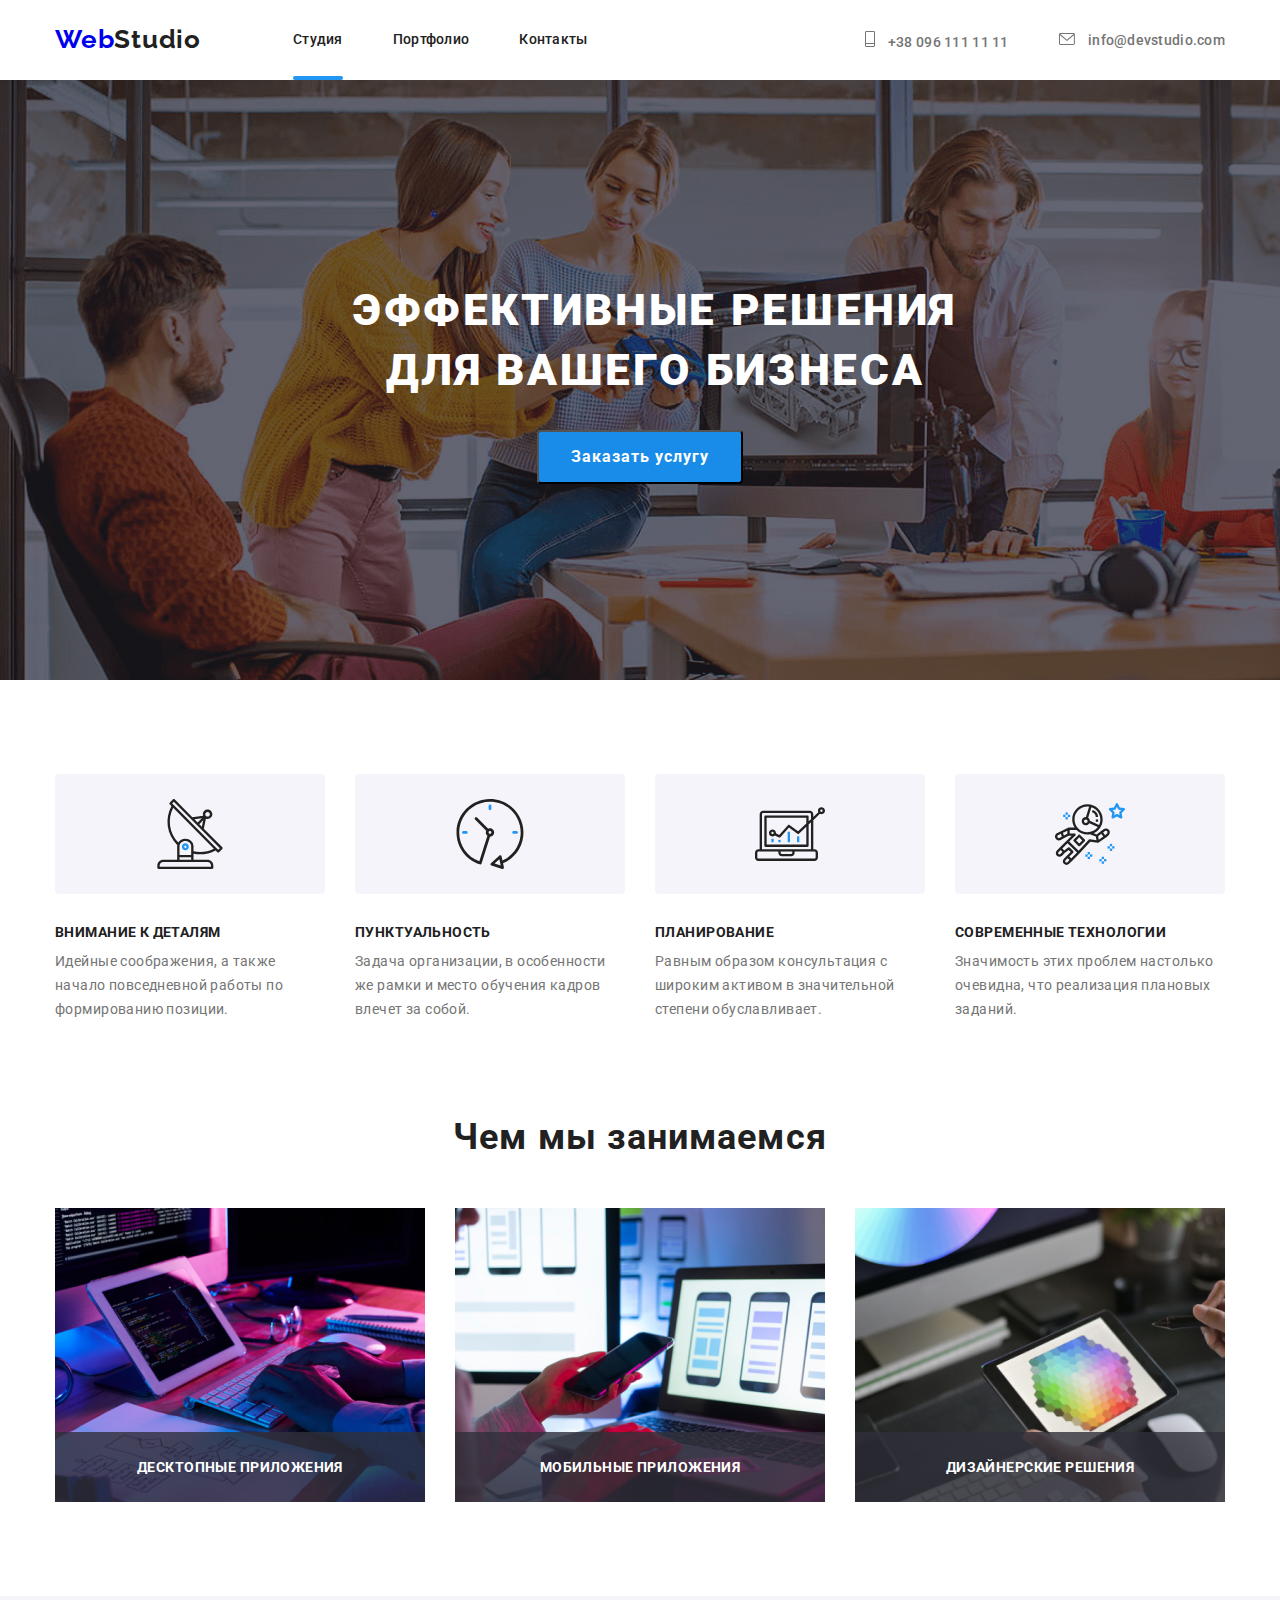
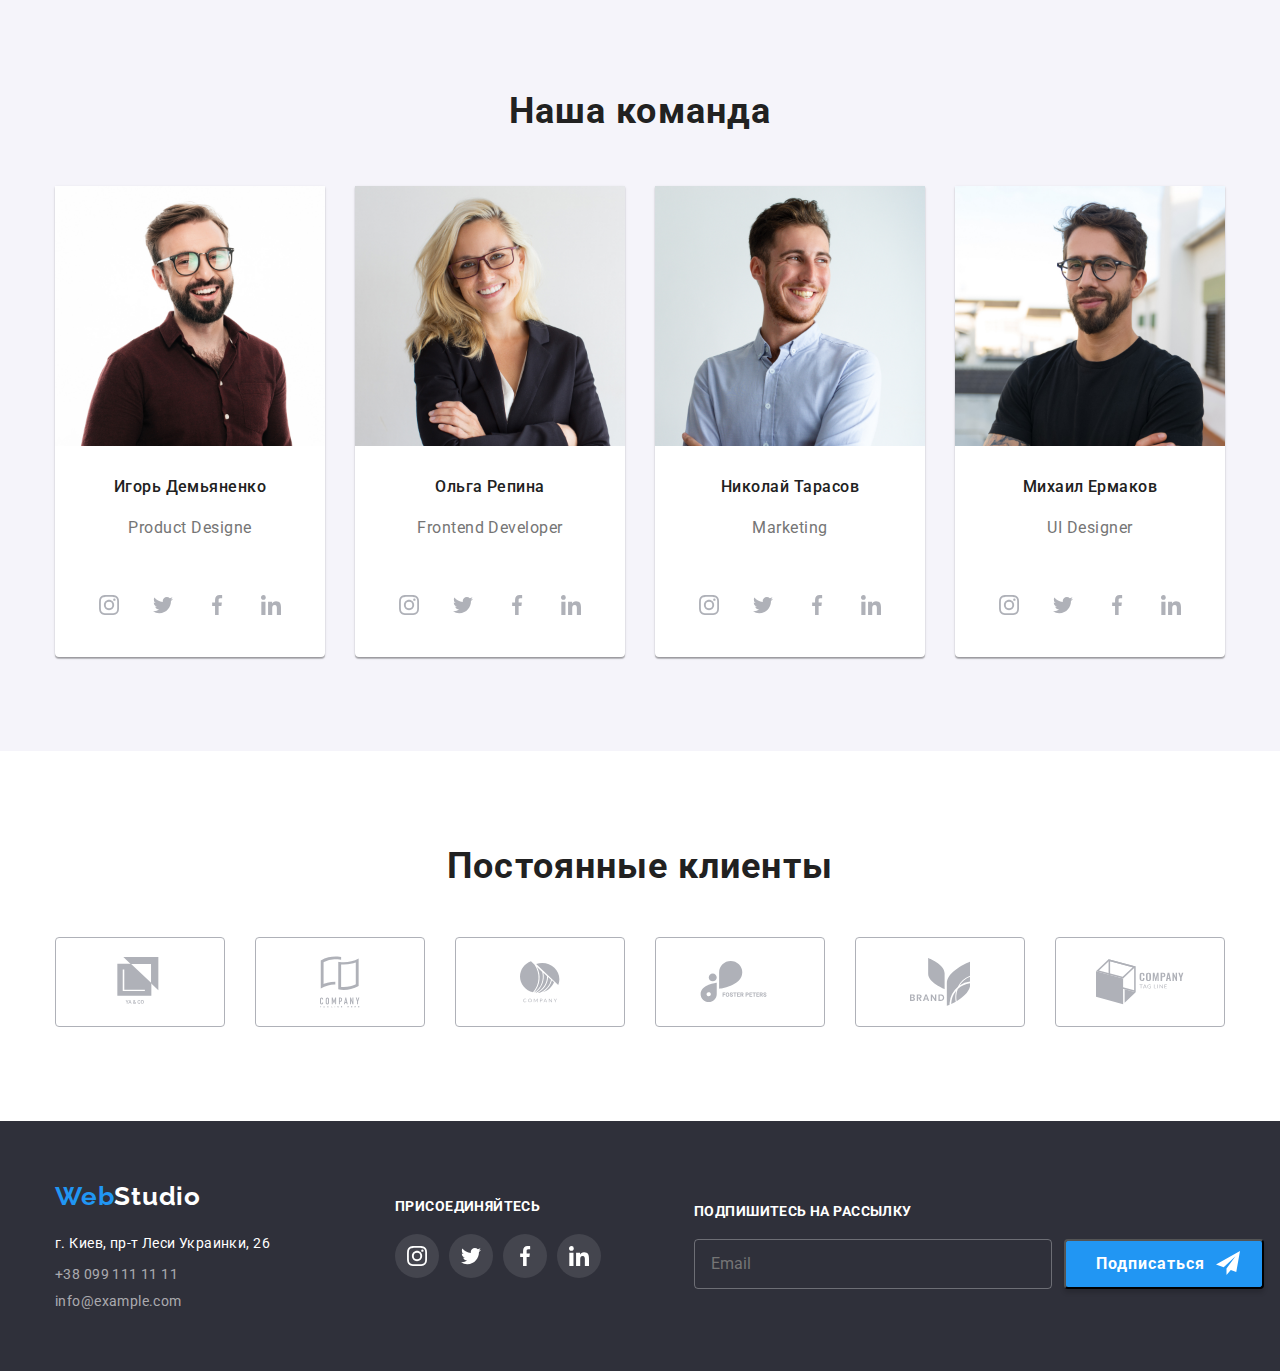
==== index.html @ 3cc156e0 "new start" ====
<!DOCTYPE html>
<html lang="ru">
  <head>
    <meta charset="UTF-8" />
    <meta name="viewport" content="width=device-width, initial-scale=1.0" />
    <title>WebStudio</title>
    <link
      rel="stylesheet"
      href="https://cdnjs.cloudflare.com/ajax/libs/modern-normalize/1.0.0/modern-normalize.css"
    />
    <link
      href="https://fonts.googleapis.com/css2?family=Raleway:wght@700&family=Roboto:wght@400;500;900&display=swap"
      rel="stylesheet"
    />
    <link
      rel="stylesheet"
      href="https://cdnjs.cloudflare.com/ajax/libs/animate.css/4.1.1/animate.min.css"
    />

    <link rel="stylesheet" href="./css/styles.css" />
  </head>
  <body>
    <!--Header-->
    <header class="header">
      <div class="container">
        <nav class="navigation">
          <a
            class="logo-link link animate__bounceIn"
            href="./index.html"
            aria-label="логотип вэбстудии"
          >
            <span class="logo">Web</span><span class="logo-two">Studio</span>
          </a>

          <ul class="navigation-list list">
            <li class="nav-list-item">
              <a class="link nav-studio-link curent-link" href="./index.html">
                <span class="studio-color">Студия</span>
              </a>
            </li>
            <li class="nav-list-item">
              <a class="link nav-portfolio-link" href="./portfolio.html">Портфолио</a>
            </li>
            <li class="nav-list-item">
              <a class="nav-contakts-link link line" href="">Контакты</a>
            </li>
          </ul>
        </nav>
        <address class="address">
          <ul class="header-address-list">
            <li class="header-tel-list list">
              <a class="header-tel-link link" href="tel:+380961111111">
                <svg class="icon-telsvg">
                  <use href="./images/sprite.svg.svg#icon-telsvg"></use>
                </svg>
                +38 096 111 11 11</a
              >
            </li>
            <li class="header-mail-list list">
              <a class="header-mail-link link" href="mailto:info@devstudio.com">
                <svg class="icon-emailsvg">
                  <use href="./images/sprite.svg.svg#icon-emailsvg"></use>
                </svg>
                info@devstudio.com</a
              >
            </li>
          </ul>
        </address>
      </div>
    </header>
    <!-- Main-->
    <main class="Main">
      <!--Hero-->
      <section class="Hero overlay">
        <div class="container">
          <div class="wraper-title">
            <h1 class="title-hero">Эффективные решения <br />для вашего бизнеса</h1>
          </div>
          <div class="wraper-button-hero">
            <button class="button-hero" type="button" data-modal-open>
              <span class="button-hero-link">Заказать услугу</span>
            </button>
          </div>
        </div>
      </section>

      <!--Features-->
      <section class="features">
        <div class="container">
          <h2 hidden class="title-features">Наши преимущества</h2>
          <ul class="features-list list">
            <li class="features-item antena">
              <h3 class="title-advantages">Внимание к деталям</h3>
              <p class="desc-title-advantages">
                Идейные соображения, а также начало повседневной работы по формированию позиции.
              </p>
            </li>
            <li class="features-item clock">
              <h3 class="title-advantages">Пунктуальность</h3>
              <p class="desc-title-advantages">
                Задача организации, в особенности же рамки и место обучения кадров влечет за собой.
              </p>
            </li>
            <li class="features-item diagram">
              <h3 class="title-advantages">Планирование</h3>
              <p class="desc-title-advantages">
                Равным образом консультация с широким активом в значительной степени обуславливает.
              </p>
            </li>
            <li class="features-item astronaut">
              <h3 class="title-advantages">Современные технологии</h3>
              <p class="desc-title-advantages">
                Значимость этих проблем настолько очевидна, что реализация плановых заданий.
              </p>
            </li>
          </ul>
        </div>
      </section>

      <!--description of services-->
      <section class="description-services">
        <div class="container">
          <h2 class="title-description">Чем мы занимаемся</h2>
          <ul class="description-services-item-list list">
            <li class="item-services">
              <img
                class="item-services-img"
                src="./images/what.we.doing/img.box1.jpg"
                alt="програмист пишет код"
                width="370"
                height="294"
              />
              <div class="describtion-img">Десктопные приложения</div>
            </li>
            <li class="item-services">
              <img
                class="item-services-img"
                src="./images/what.we.doing/img.box2.jpg"
                alt="програмист выбирает
              макет сайта на телефоне"
                width="370"
                height="294"
              />
              <div class="describtion-img">Мобильные приложения</div>
            </li>
            <li class="item-services">
              <img
                class="item-services-img"
                src="./images/what.we.doing/img.box3.jpg"
                alt="програмист выбирает цвет"
                width="370"
                height="294"
              />
              <div class="describtion-img">Дизайнерские решения</div>
            </li>
          </ul>
        </div>
      </section>

      <!--Team-->
      <section class="section team">
        <div class="container">
          <h2 class="title-team">Наша команда</h2>
          <ul class="team-list list">
            <li class="item-team">
              <img
                class="team-name-img"
                src="./images/team/img.1.jpg"
                alt="Игорь Демьяненко"
                width="270"
                height="260"
              />
              <div class="team-description">
                <h4 class="title-name">Игорь Демьяненко</h4>
                <p class="desc-profession" lang="en">Product Designe</p>
                <ul class="social-list list">
                  <li class="social-list-item">
                    <a class="social-list-link" href="">
                      <svg class="social-list-svg">
                        <use href="./images/sprite.svg.svg#icon-instagramsvg"></use>
                      </svg>
                    </a>
                  </li>
                  <li class="social-list-item">
                    <a class="social-list-link" href="">
                      <svg class="social-list-svg">
                        <use href="./images/sprite.svg.svg#icon-twittersvg"></use>
                      </svg>
                    </a>
                  </li>
                  <li class="social-list-item">
                    <a class="social-list-link" href="">
                      <svg class="social-list-svg">
                        <use href="./images/sprite.svg.svg#icon-facebooksvg"></use>
                      </svg>
                    </a>
                  </li>
                  <li class="social-list-item">
                    <a class="social-list-link" href="">
                      <svg class="social-list-svg">
                        <use href="./images/sprite.svg.svg#icon-linkedinsvg"></use>
                      </svg>
                    </a>
                  </li>
                </ul>
              </div>
            </li>
            <li class="item-team">
              <img
                class="team-name-img"
                src="./images/team/img.2.jpg"
                alt="Ольга Репина"
                width="270"
                height="260"
              />
              <div class="team-description">
                <h4 class="title-name">Ольга Репина</h4>
                <p class="desc-profession" lang="en">Frontend Developer</p>
                <ul class="social-list list">
                  <li class="social-list-item">
                    <a class="social-list-link" href="">
                      <svg class="social-list-svg">
                        <use href="./images/sprite.svg.svg#icon-instagramsvg"></use>
                      </svg>
                    </a>
                  </li>
                  <li class="social-list-item">
                    <a class="social-list-link" href="">
                      <svg class="social-list-svg">
                        <use href="./images/sprite.svg.svg#icon-twittersvg"></use>
                      </svg>
                    </a>
                  </li>
                  <li class="social-list-item">
                    <a class="social-list-link" href="">
                      <svg class="social-list-svg">
                        <use href="./images/sprite.svg.svg#icon-facebooksvg"></use>
                      </svg>
                    </a>
                  </li>
                  <li class="social-list-item">
                    <a class="social-list-link" href="">
                      <svg class="social-list-svg">
                        <use href="./images/sprite.svg.svg#icon-linkedinsvg"></use>
                      </svg>
                    </a>
                  </li>
                </ul>
              </div>
            </li>
            <li class="item-team">
              <img
                class="team-name-img"
                src="./images/team/img.3.jpg"
                alt="Николай Тарасов"
                width="270"
                height="260"
              />
              <div class="team-description">
                <h4 class="title-name">Николай Тарасов</h4>
                <p class="desc-profession" lang="en">Marketing</p>
                <ul class="social-list list">
                  <li class="social-list-item">
                    <a class="social-list-link" href="">
                      <svg class="social-list-svg">
                        <use href="./images/sprite.svg.svg#icon-instagramsvg"></use>
                      </svg>
                    </a>
                  </li>
                  <li class="social-list-item">
                    <a class="social-list-link" href="" width="44" height="44">
                      <svg class="social-list-svg">
                        <use href="./images/sprite.svg.svg#icon-twittersvg"></use>
                      </svg>
                    </a>
                  </li>
                  <li class="social-list-item">
                    <a class="social-list-link" href="">
                      <svg class="social-list-svg">
                        <use href="./images/sprite.svg.svg#icon-facebooksvg"></use>
                      </svg>
                    </a>
                  </li>
                  <li class="social-list-item">
                    <a class="social-list-link" href="">
                      <svg class="social-list-svg">
                        <use href="./images/sprite.svg.svg#icon-linkedinsvg"></use>
                      </svg>
                    </a>
                  </li>
                </ul>
              </div>
            </li>
            <li class="item-team">
              <img
                class="team-name-img"
                src="./images/team/img.4.jpg"
                alt="Михаил Ермаков "
                width="270"
                height="260"
              />
              <div class="team-description">
                <h4 class="title-name">Михаил Ермаков</h4>
                <p class="desc-profession" lang="en">UI Designer</p>
                <ul class="social-list list">
                  <li class="social-list-item">
                    <a class="social-list-link" href="">
                      <svg class="social-list-svg">
                        <use href="./images/sprite.svg.svg#icon-instagramsvg"></use>
                      </svg>
                    </a>
                  </li>
                  <li class="social-list-item">
                    <a class="social-list-link" href="">
                      <svg class="social-list-svg">
                        <use href="./images/sprite.svg.svg#icon-twittersvg"></use>
                      </svg>
                    </a>
                  </li>
                  <li class="social-list-item">
                    <a class="social-list-link" href="">
                      <svg class="social-list-svg">
                        <use href="./images/sprite.svg.svg#icon-facebooksvg"></use>
                      </svg>
                    </a>
                  </li>
                  <li class="social-list-item">
                    <a class="social-list-link" href="">
                      <svg class="social-list-svg">
                        <use href="./images/sprite.svg.svg#icon-linkedinsvg"></use>
                      </svg>
                    </a>
                  </li>
                </ul>
              </div>
            </li>
          </ul>
        </div>
      </section>
      <!--Clients-->
      <section class="clients">
        <div class="container">
          <h2 class="clients-name">Постоянные клиенты</h2>
          <ul class="clients-list list">
            <li class="clients-list-item">
              <a class="clients-list-link" href="">
                <svg class="clients-list-svg yaco">
                  <use href="./images/sprite.svg.svg#icon-logo-1"></use>
                </svg>
              </a>
            </li>
            <li class="clients-list-item">
              <a class="clients-list-link" href="">
                <svg class="clients-list-svg tagline">
                  <use href="./images/sprite.svg.svg#icon-logo-2"></use>
                </svg>
              </a>
            </li>
            <li class="clients-list-item">
              <a class="clients-list-link" href="">
                <svg class="clients-list-svg company">
                  <use href="./images/sprite.svg.svg#icon-logo-3"></use>
                </svg>
              </a>
            </li>
            <li class="clients-list-item">
              <a class="clients-list-link" href="">
                <svg class="clients-list-svg fosterpeters">
                  <use href="./images/sprite.svg.svg#icon-logo-4"></use>
                </svg>
              </a>
            </li>
            <li class="clients-list-item">
              <a class="clients-list-link" href="">
                <svg class="clients-list-svg brand">
                  <use href="./images/sprite.svg.svg#icon-logo-5"></use>
                </svg>
              </a>
            </li>
            <li class="clients-list-item">
              <a class="clients-list-link" href="">
                <svg class="clients-list-svg tag">
                  <use href="./images/sprite.svg.svg#icon-logo-6"></use>
                </svg>
              </a>
            </li>
          </ul>
        </div>
      </section>
    </main>
    <!--Footer-->

    <footer class="page-footer">
      <div class="container">
        <nav class="nav-footer">
          <div class="nav-footer-wraper">
            <a class="logo-link link" href="./index.html" aria-label="логотип вэбстудии">
              <span class="logo-footer">Web</span><span class="logo-footer-two">Studio</span>
            </a>
          </div>
          <address class="address">
            <ul class="footer-address-list list">
              <li class="map-item">
                <a
                  class="footer-map-link link"
                  href="https://goo.gl/maps/KVh2sjvW69xW6A4LA"
                  target="_blank"
                  >г. Киев, пр-т Леси Украинки, 26</a
                >
              </li>
              <li class="tel-item">
                <a class="footer-tel-link link" href="tel:+380991111111 ">+38 099 111 11 11</a>
              </li>
              <li class="mail-item">
                <a class="footer-mail-link link" href="mailto:info@example.com">info@example.com</a>
              </li>
            </ul>
          </address>
        </nav>
        <div class="social-wraper">
          <b class="join">Присоединяйтесь</b>
          <ul class="footer-social-list">
            <li class="footer-social-list-item">
              <a href="" class="footer-social-list-link">
                <svg class="footer-social-list-svg">
                  <use href="./images/sprite.svg.svg#icon-instagramsvg"></use>
                </svg>
              </a>
            </li>
            <li class="footer-social-list-item">
              <a href="" class="footer-social-list-link">
                <svg class="footer-social-list-svg">
                  <use href="./images/sprite.svg.svg#icon-twittersvg"></use>
                </svg>
              </a>
            </li>
            <li class="footer-social-list-item">
              <a href="" class="footer-social-list-link">
                <svg class="footer-social-list-svg">
                  <use href="./images/sprite.svg.svg#icon-facebooksvg"></use>
                </svg>
              </a>
            </li>
            <li class="footer-social-list-item">
              <a href="" class="footer-social-list-link">
                <svg class="footer-social-list-svg">
                  <use href="./images/sprite.svg.svg#icon-linkedinsvg"></use>
                </svg>
              </a>
            </li>
          </ul>
        </div>
        <div class="footer-subscribe-wraper">
          <p class="subscribe-letter">Подпишитесь на рассылку</p>
          <form action="#" method="GET" class="subscribe-form">
            <input
              class="modal-form-subscrib"
              type="email"
              name="mail"
              placeholder="Email"
              required
            />
            <div class="modal-subscribe-button-wraper">
              <button type="submit" class="modal-subscribe-button iconsend">
                <span class="modal-subscribe-link">Подписаться</span>
              </button>
            </div>
          </form>
        </div>
      </div>
    </footer>
    <div class="backdrop is-hidden" data-modal>
      <div class="modal">
        <button type="button" class="close-btn" data-modal-close>
          <svg class="modal-btn-svg">
            <use href="./images/sprite.vector.svg.svg#icon-Vectorsvg"></use>
          </svg>
        </button>
        <div class="modal-wraper">
          <form class="modal-form">
            <h3 class="text-area">Оставьте свои данные, мы вам перезвоним</h3>
            <div class="form-field">
              <label class="fields-name">
                Имя
                <span class="modal-form-field-wrapper">
                  <input type="text" name="user-name" class="modal-form-input" required />
                  <svg width="12" height="12" class="modal-form-svg-icon">
                    <use href="./images/sprite.svg2.svg#icon-iconname"></use>
                  </svg>
                </span>
              </label>
            </div>
            <div class="form-field">
              <label class="fields-name"
                >Телефон
                <span class="modal-form-field-wrapper">
                  <input type="tel" name="tel" class="modal-form-input" required />
                  <svg width="12" height="12" class="modal-form-svg-icon">
                    <use href="./images/sprite.svg2.svg#icon-icontel"></use>
                  </svg>
                </span>
              </label>
            </div>
            <div class="form-field">
              <label class="fields-name"
                >Почта
                <span class="modal-form-field-wrapper">
                  <input type="email" name="mail" class="modal-form-input" required />
                  <svg width="12" height="12" class="modal-form-svg-icon">
                    <use href="./images/sprite.svg2.svg#icon-iconmail"></use>
                  </svg>
                </span>
              </label>
            </div>
            <div class="form-field">
              <label class="fields-name" for="comment">Комментарии</label>

              <textarea class="comment" name="comment" placeholder="введите текст"></textarea>
            </div>
            <div class="form-field">
              <input
                type="checkbox"
                name="user-policy"
                value="accept-policy"
                id="check-policy"
                class="modal-form-policy visually-hidden"
              />
              <label for="check-policy" class="modal-form-policy-label">
                <span class="agreemment-policy"
                  >Соглашаюсь с рассылкой и принимаю
                  <a class="terms-agreement" href="#">Условия договора</a></span
                >
              </label>
            </div>
            <button class="send-button" type="submit">
              <span class="send-button-link">Отправить</span>
            </button>
          </form>
        </div>
      </div>
    </div>
    <script src="./js/modal.js"></script>
  </body>
</html>
---- css/styles.css ----
:root {
  --accent-font: "Roboto", sans-serif;
  --secondary-font: "Raleway", sans-serif;
  --accent-color: #757575;
  --secondary-color: #212121;
  --hover-color: #2196f3;
}


*,
*::before,
*::after {
  box-sizing: border-box;
  padding: 0;
}

body {
  font-family: roboto, sans-serif;
  font-style: normal;
}

.list {
  list-style: none;
}
.link {
  text-decoration: none;
}

ul {
  list-style: none;
}

p,
ul,
h1,
h2,
h3 {
  margin: 0;
  padding: 0;
}
.section {
  padding-top: 94px;
  padding-bottom: 94px;
}

a {
  text-decoration: none;
}
img {
  display: block;
}

.visually-hidden {
  position: absolute !important;
  clip: rect(1px 1px 1px 1px); /* IE6, IE7 */
  clip: rect(1px, 1px, 1px, 1px);
  padding: 0 !important;
  border: 0 !important;
  height: 1px !important;
  width: 1px !important;
  overflow: hidden;
}
.container {
  width: 1200px;
  margin-left: auto;
  margin-right: auto;
  padding-left: 15px;
  padding-right: 15px;
}

/*header html*/
.header { 
   padding-top: 24px;
  padding-bottom: 25px;

}
.header .container {
  display: flex;
  align-items: center;
  
  background-color: #ffffff;
}
.logo {
  font-family: Raleway;
  font-weight: bold;
  font-size: 26px;
  line-height: 1.192;
  /* identical to box height */

  letter-spacing: 0.03em;

  color: --hover-color: #2196f3;
}
.logo-link {
  margin-right: 92px;
  animation-duration: 1000ms;
  animation-iteration-count: 4;
  
}
.logo-two {
  font-family: Raleway;
  font-weight: bold;
  font-size: 26px;
  line-height: 1.192;
  /* identical to box height */

  letter-spacing: 0.03em;
  color: #212121;
}
.studio-color ,
.nav-portfolio-link,
.nav-contakts-link  {
  font-family: Roboto;
  font-style: normal;
  font-weight: 500;
  font-size: 14px;
  line-height: 16px;
  letter-spacing: 0.02em;

  color: #212121;
  transition: all 250ms cubic-bezier(0.4, 0, 0.2, 1);
}
.curent-link {
  position: relative;
  padding-bottom: 32px;
}



 
.curent-link ::after {
  position: absolute;
  left: 0;
  bottom:  0;
  content: "";
  display: block;
  width: 100%;
  height: 4px;
  border-radius: 2px;
  background-color: #2196F3;
  transition: all 250ms cubic-bezier(0.4, 0, 0.2, 1);
 
}

/*.nav-studio-link:hover::after{
  opacity: 1;}*/

.navigation {
  display: flex;
  align-items: center;
}
.navigation-list {
  display: flex;
}
.nav-list-item:not(:last-child) {
  margin-right: 50px;
  
}

.nav-portfolio-link,
.nav-contakts-link {
  font-weight: 500;
  font-size: 14px;
  line-height: 1.142;
  letter-spacing: 0.02em;

  color: #212121;
}



/*Address header html*/
.address {
  font-style: normal;
}

.header .address {
  margin-left: auto;
}
.header-address-list {
  display: flex;
   align-content: center;
   align-items: center;
}
.header-mail-link {
  display: flex;
 
  align-items: center;
  font-weight: 500;
  font-size: 14px;
  line-height: 16px;
  letter-spacing: 0.02em;
  color: #757575;
   align-content: center;
}
.icon-emailsvg {
  padding: 0;
  border: none;
  width: 16px;
  height: 12px;
  margin-right: 10px;
  fill: currentColor;
 
}
.icon-emailsvg:hover {
 fill:rgba(33, 150, 243, 1) ; 

}


.header-tel-link {
  font-weight: 500;
  font-size: 14px;
  line-height: 16px;
  letter-spacing: 0.02em;
  color: #757575;
  margin-right: 50px;
}
.icon-telsvg {
   padding: 0;
  border: none;
  width: 10px;
  height: 16px;
  margin-right: 10px;
  fill: currentColor;

}
.icon-telsvg:hover {
 fill:rgba(33, 150, 243, 1) ; 

}
/*header navigation hover*/
.nav-link:hover,
.nav-link:focus,
.studio-color:hover,
.studio-color:focus,
.nav-portfolio-link:hover,
.nav-portfolio-link:focus,
.nav-contakts-link:hover,
.nav-contakts-link:focus,
.header-mail-link:hover,
.header-mail-link:focus,
.header-tel-link:hover,
.header-tel-link:focus {
  color: #2196f3;
}



/*main index.html*/

/*Hero*/
.Hero {
  background: #2f303a;
  align-items: center;
  padding-top: 200px;
  padding-bottom: 200px;
}
.overlay  {
  height: 600px;
  
  margin-left: auto;
  margin-right: auto;
  background-image: linear-gradient(to right,rgba(47, 48, 58, 0.4), rgba(47, 48, 58, 0.4)
  ) ,
  url("../images/hero/hero.png.png");
  background-size: cover;
}

.title-hero {
  font-family: Roboto;
  font-weight: 900;
  font-size: 44px;
  line-height: 1.364;
  /* or 136% */

  text-align: center;
  letter-spacing: 0.06em;
  text-transform: uppercase;

  color: #ffffff;

  align-content: center;
}
.wraper-title {
  padding-left: 30px;
}
.wraper-button-hero {
  align-items: center;
  text-align: center;
  letter-spacing: 0.06em;

  align-content: center;
  padding: 30px;
   
}
.button-hero {
  font-weight: 700;
  font-size: 16px;
  line-height: 1.875
  text-align: center;
  align-items: center;
  letter-spacing: 0.06em;
  background: #188ce8;
  color: #ffffff;
  border-radius: 4px;
  
}
.button-hero-link:hover,
.button-hero-link:focus {
color:  rgba(0, 0, 0, 0.25);
}

.button-hero-link {
  padding: 10px 32px;
  font-weight: bold;
  font-size: 16px;
  line-height: 1.87;
  /* identical to box height, or 187% */

  display: flex;
  align-items: center;
  text-align: center;
  letter-spacing: 0.06em;

  color: #ffffff;
 
}

/*features*/
.features {
  padding-top: 94px;
  padding-bottom: 94px;
}
.title-advantages {
  font-weight: bold;
  font-size: 14px;
  line-height: 1.142;
  letter-spacing: 0.03em;
  text-transform: uppercase;

  color: #212121;
  padding-top: 30px;
}
.features-item:not(:first-child) {
  padding-left: 30px;
 
}


.features-list {
  display: flex;
  flex-wrap: nowrap;
  }
  .features-item::before {
    display: block;
    content:"" ;
    height: 120px;
    background-color:rgba(245, 244, 250, 1) ;
    background-repeat: no-repeat;
    background-position: center;
   /*background-size: contain;*/
    border-radius: 4px;
    }


.features-item.antena::before {
  background-image: url("../images/Feautures/antena.svg.svg");

}

.features-item.clock::before {
  background-image: url("../images/Feautures/clock.svg.svg");

}
.features-item.diagram::before {
  background-image: url("../images/Feautures/diagram.svg.svg");

}
.features-item.astronaut::before {
  background-image: url("../images/Feautures/astronaut.svg.svg");

}


.wraper-features {
  align-items: center;
}

.desc-title-advantages {
  font-weight: normal;
  font-size: 14px;
  line-height: 1.714;
  /* or 171% */

  letter-spacing: 0.03em;

  color: #757575;
  width: 270px;
}
/*description of services*/
.description-services {
  padding-bottom: 94px;
}
.description-services-item-list {
  display: flex;
  flex-wrap: nowrap;
}

.item-services:not(:last-child) {
  margin-right: 30px;
}

.title-description {
  font-weight: bold;
  font-size: 36px;
  line-height: 1.17;
  text-align: center;
  letter-spacing: 0.03em;

  color: #212121;
 padding-bottom:  50px;
}
.item-services {
  position: relative;
}
.describtion-img {
  position: absolute;
  display: flex;
  justify-content: center;
  align-items: center;
  background: rgba(47, 48, 58, 0.8);
  width: 370px;
height: 70px;
left: 0;
bottom: 0;

font-family: Roboto;
font-style: normal;
font-weight: bold;
font-size: 14px;
line-height: 1.142;
text-align: center;
letter-spacing: 0.03em;
text-transform: uppercase;

color: #FFFFFF;


}

/*Team*/
.section.team {
 background: #F5F4FA;
}
.wraper-team {
  padding-bottom: 47px;
}

.title-team {
  font-weight: 700;
  font-size: 36px;
  line-height: 1.17;
  text-align: center;
  letter-spacing: 0.03em;

  color: #212121;
  margin-bottom: 54px;

}
.item-team { 
  background: #FFFFFF;
/* material shadow v1 */

box-shadow: 0px 1px 3px rgba(0, 0, 0, 0.12), 0px 1px 1px rgba(0, 0, 0, 0.14), 0px 2px 1px rgba(0, 0, 0, 0.2);
border-radius: 0px 0px 4px 4px;
}

.team-list {
  display: flex;
  flex-wrap: nowrap;
}
.item-team:not(:last-child) {
  margin-right: 30px;
}

.title-name {
  font-weight: 500;
  font-size: 16px;
  line-height: 1.19;
  /*text-align: center;*/
  /* identical to box height */
  letter-spacing: 0.03em;

  color: #212121;
}
.title-advantages {
  padding-bottom: 10px;
}

.social-list-svg {
  width: 20px;
  height: 20px;
  fill:#AFB1B8;
  transition: fill 250ml cubic-bezier(0.4, 0, 0.2, 1);
  
}
.social-list {
  display: flex;
  justify-content: space-between;
   padding-left: 32px;
   padding-right: 32px;
  padding-top: 16px;
   padding-bottom: 30px;
}
/*.social-list:not(:last-child) {
  padding-left: 32px;*/



.social-list-link {
  display: flex;
  align-items: center;
  justify-content: center;
  width: 44px;
  height: 44px;
  border-radius: 50%;
 background-color:#ffffff ;
 fill: #ffffff ;
 
 transition: background-color 250ms cubic-bezier(0.4, 0, 0.2, 1);

}

.social-list-link:hover,
.social-list-link:focus {
  background-color: #2196F3;
  color: #ffffff;
   
}


.social-list-link:hover
.social-list-svg,
.social-list-link:focus 
.social-list-svg {
  fill: currentColor;
  
}



.team-description {
  align-items: center;
  text-align: center;
  padding-top: 10px;
}

.desc-profession {
  font-weight: normal;
  font-size: 16px;
  line-height: 1.19;
  /* identical to box height */

  /*text-align: center;*/
  letter-spacing: 0.03em;

  color: #757575;
margin-bottom: 30px;
}
/*clients*/
.clients  {
  display: flex;
  align-items: center;
  padding-top: 94px;
  padding-bottom: 94px;
  background-color: #ffffff;
}
.clients-name {
font-family: Roboto;
font-style: 700;
font-weight: bold;
font-size: 36px;
line-height: 1.17;
text-align: center;
letter-spacing: 0.03em;
color: #212121;
padding-bottom: 50px;
}
.clients-list {
  display: flex;
}
.clients-list-item {
width: 170px;
height: 90px;
border: 1px solid #AFB1B8;
border-radius: 4px;
margin-right: 30px;
display: flex;
justify-content: center;
align-items: center;

}
.clients-list-link {
  display: flex;
  align-items: center;
  justify-content: center;
  width: 170px;
  height: 90px;
  border-radius: 4px;
  color: #AFB1B8;
   transition: all 250ms cubic-bezier(0.4, 0, 0.2, 1);

}


.clients-list-item:last-child {
  margin-right: 0;
}

.clients-list-link svg {
  fill: rgba(175, 177, 184, 1);
 
   
 }
 .clients-list-link:hover svg,
 .clients-list-link:focus svg
  {
   fill:#2196F3;
   border-color: #2196F3;
  
  color: #AFB1B8 ;
    
 }

 .clients-list-item:hover ,
 .clients-list-item:focus 
  {
   border-color: #2196F3;
   fill:#2196F3;
    
 }
 .clients-list-svg {
  fill: currentColor;
  transition: all 250ms cubic-bezier(0.4, 0, 0.2, 1);

}

.yaco {
 width: 46px;
 height: 50px;
 
 
}
.tagline {
  width: 40px;
 height: 52px;

}
.company {
  width: 40px;
 height: 42px;

}
.fosterpeters {
  width: 80px;
 height: 42px;

}
.brand {
  width: 60px;
 height: 48px;

}
.tag {
  width: 88px;
 height: 46px;

}




/*Footer html*/
.page-footer {
  background: #2f303a;
  display: block;
  
}

.page-footer > .container {
  display: flex;

  align-items: center;
}

.nav-footer {
  padding-top: 60px;
  padding-bottom: 60px;
}
.nav-footer-wraper {
  padding-bottom: 20px;
}

.logo-footer {
  font-family: Raleway;
  font-weight: bold;
  font-size: 26px;
  line-height: 1.192;
  /* identical to box height */

  letter-spacing: 0.03em;

  color: #2196f3;
}

.logo-footer-two {
  font-family: Raleway;
  font-weight: bold;
  font-size: 26px;
  line-height: 1.192;
  /* identical to box height */

  letter-spacing: 0.03em;
  color: #ffffff;
}

.footer-map-link {
  font-family: Roboto;
  font-weight: normal;
  font-size: 14px;
  line-height: 1, 714;
  /* or 171% */

  letter-spacing: 0.03em;

  color: #ffffff;
  padding-top: 20px;
}

.tel-item,
.mail-item {
  padding-top: 9px;
}

.footer-tel-link,
.footer-mail-link {
  font-family: Roboto;
  font-weight: normal;
  font-size: 14px;
  line-height: 1, 714;
  /* or 171% */

  letter-spacing: 0.03em;

  color: rgba(255, 255, 255, 0.6);
}
.social-wraper {
  display: block;
  min-width:  206px;
  height: 120px;
 margin-left: 102px;
}
.join {
display:inline-block;
margin-bottom: 21px;
font-style: normal;
font-weight: 700;
font-size: 14px;
line-height: 1.143;
letter-spacing: 0.03em;
text-transform: uppercase;
color: #FFFFFF;
text-align: left;

margin-bottom: 20px;
padding-top: 12px;

}

.footer-social-list {
  display: flex;
  width: 206px;
  justify-content: space-between;
}

.footer-social-list-link {
  display: flex;
  align-items: center;
  justify-content: center;
  width: 44px;
  height: 44px;
  border-radius: 50%;
 background-color:rgba(255, 255, 255, 0.1) ;
 fill:rgba(255, 255, 255, 0.1)  ;
transition: all 250ms cubic-bezier(0.4, 0, 0.2, 1);
}

.footer-social-list-link:hover,
.footer-list-link:focus {
  background-color: #2196F3;
  color: #ffffff;
}


.footer-social-list-link:hover
.footer-social-list-svg,
.footer-social-list-link:focus 
.footer-social-list-svg {
  fill: currentColor;
  
}
.footer-social-list-svg {
  width: 20px;
  height: 20px;
  fill: #ffffff;
  }

  .footer-subscribe-wraper {
    display: block;
  width: 570px;
  height: 86px;
  margin-left: 93px;
  
 }
 .subscribe-form {
  display: inline-flex;
  align-items: center;
  
}
.subscribe-letter {
  display: flex;
  
font-style: normal;
font-weight: bold;
font-size: 14px;
line-height: 1.142;
letter-spacing: 0.03em;
text-transform: uppercase;

color: #FFFFFF;
margin-bottom: 20px;

  
}
.modal-form-subscrib {
  display: block;
  width: 358px;
height: 50px;
border: 1px solid rgba(255, 255, 255, 0.3);
box-sizing: border-box;

border-radius: 4px;
padding-left: 16px;
background-color: transparent;
color: rgba(255, 255, 255, 0.6);
  
}
.modal-subscribe-button {
  width: 200px;
height: 50px;
background-color: #2196F3;
box-shadow: 0px 4px 4px rgba(0, 0, 0, 0.15);
border-radius: 4px;
margin-left: 12px;

}

.modal-subscribe-link {
  width: 109px;
height: 30px;



font-style: normal;
font-weight: bold;
font-size: 16px;
line-height: 1.875;


display: flex;
align-items: center;
text-align: center;
letter-spacing: 0.06em;

color: #FFFFFF;
padding-left: 30px;


}
.modal-subscribe-button-wraper {
  position: relative;
  cursor: pointer;


  

}
.modal-subscribe-button {
   cursor: pointer;
 
}
.modal-subscribe-button::after {
  content: "";
  display: block;
width: 24px;
 height: 24px;
   background-color: transparent;
  background-repeat: no-repeat;
  background-position: center;
  padding-left: 10px;
  position: relative;
  cursor: pointer;

}
 
.iconsend::after {
position: absolute;
background-image: url("../images/SVG/icon.send.svg.svg");

  top:50;
right: 50;
transform: translate(150px ,-28px);

}

  
/*modal button*/

.backdrop {
  position: fixed;
  top: 0;
  left: 0;

  width: 100%;
  height: 100%;
  background-color: rgba(47, 48, 58, 0.4);
  transition: all 250ms cubic-bezier(0.4, 0, 0.2, 1);
}
.backdrop.is-hidden {
  opacity: 0;
  visibility: hidden;
  pointer-events: none;
  transition: all 250ms linear 250ms;
}

.backdrop.is-hidden .modal {
  transform: translate(-50%, -50%) scale(0);
  transition: all 500ms linear 0ms;
}
/*============ MODAL  ============*/

.modal {
  position: absolute;
  top: 50%;
  left: 50%;
  transform: translate(-50%, -50%) scale(1);
  width: 528px;
  height: 581px;
  background-color: #ffffff;
  box-shadow: 0px 1px 3px rgba(0, 0, 0, 0.12), 0px 1px 1px rgba(0, 0, 0, 0.14), 0px 2px 1px rgba(0, 0, 0, 0.2);
  border-radius: 4px;
  
}
.close-btn:focus + .modal-btn-svg{
  fill: #2196F3;
    
}
.close-btn:focus {
   fill: #2196F3;
     
}


.modal-btn-svg {
  position: absolute;
  top: 0;
  left: 0;
  width: 30px;
  height: 30px;
/*background: #FFFFFF;*/
color: #000000;
padding-top: 8px;
padding-bottom: 10px;
 }

.close-btn {
  position: absolute;
  top: 8px;
  right: 8px;
  width: 30px;
  height: 30px;
  background-color: #FFFFFF;
  border: 1px solid rgba(0, 0, 0, 0.1);
  border-radius: 50%;
  cursor: pointer;
}

.modal-wraper{
  width: 528px;
  height: 581px;
margin:  auto;
padding: 40px;


}
/*============ MODAL FORM ============*/
.modal-form {
  width: 448px;
  
}


textarea {
  resize: none;
}

.text-area {

  font-family: Roboto;
font-style: normal;
font-weight: bold;
font-size: 20px;
line-height: 1.15;
text-align: center;
letter-spacing: 0.03em;

color: #212121;
margin-bottom: 12px;

}
.form-field {
  display: flex;
  flex-direction: column;
  margin-bottom: 10px;
  outline: none;
}

.fields-name {

font-style: normal;
font-weight: normal;
font-size: 12px;
line-height: 1.667;
/* identical to box height */

letter-spacing: 0.01em;

color: #757575;

}
.modal-form-input {
  display: block;
  width: 100%;
  height: 40px;
  border: 1px solid rgba(33, 33, 33, 0.2);
  border-radius: 4px;
  padding-left: 42px;
}


.comment {
  width: 448px;
height: 120px;
border: 1px solid rgba(33, 33, 33, 0.2);
box-sizing: border-box;
border-radius: 4px;
padding: 12px 16px;

} 
/*.enter-text {
  display: block;
  width: 416px;
height: 96px;



font-style: normal;
font-weight: normal;
font-size: 14px;
line-height: 1.142;
letter-spacing: 0.01em;

color: rgba(117, 117, 117, 0.5);
padding: 12px 16px;
}*/

.send-button {
  display: flex;
  width: 200px;
height: 50px;
background-color: #188CE8;
box-shadow: 0px 4px 4px rgba(0, 0, 0, 0.15);
border-radius: 4px;
margin: 0 auto;
/*padding-top: 30px;
padding-bottom: 40px;*/
border: none;
}
.send-button-link {
  width: 89px;


font-style: normal;
font-weight: bold;
font-size: 16px;
line-height: 1.875;
/* identical to box height, or 187% */

display: flex;
align-items: center;
text-align: center;
letter-spacing: 0.06em;

color: #FFFFFF;
padding-top: 10px;
padding-bottom: 10px;
padding-left: 56px;}



.modal-form-policy-label::before {
  display: inline-block;
  content: "";
  width: 16px;
  height: 15px;
  outline: 1px solid #000;
  margin-right: 8px;
 
  
}
.modal-form-input:focus,
.comment:focus {
  outline: none;
  border: 1px solid  #2196F3;
  cursor: pointer;
}

.modal-form-input:focus + .modal-form-svg-icon {
  fill: #2196F3;
}
.modal-form-policy-label::before:hover {
 
  border-color: transparent;
  background-color: #2196F3;
border-radius: 4px;
 

}

.modal-form-policy:checked + .modal-form-policy-label::before {
 background-image: url("../images/SVG/icon.check.svg.svg");
   background-color: #2196F3;
  border-color: transparent;
  background-size: contain;
background-origin: border-box;
border-radius: 2px;
  
 
}

.modal-form-policy-label {
  display: flex;
  align-items: center;
}
.icon {
  display: inline-block;
  width: 16px;
  height: 15px;
  background-color: #2196F3;
  border-radius: 2px;
  margin-right: 7px;

}
.modal-form-field-wrapper {
   display: block;
  position: relative;
  margin-top: 10px;


}
.modal-form-svg-icon {
  position: absolute;
  top: 50%;
  left: 12px;
  transform: translateY(-50%);
}
.agreemment-policy{
  font-family: Roboto;
font-style: normal;
font-weight: normal;
font-size: 14px;
line-height: 1.714;
/* identical to box height, or 171% */

letter-spacing: 0.03em;

color: #757575;


}
.terms-agreement {
  text-decoration: underline;
  color: #2196F3;;

}


/******finish index.html******/

/*body for portfolio*/
body {
  font-family: roboto, sans-serif;
  font-style: normal;
}
.list {
  list-style: none;
}
.link {
  text-decoration: none;
}

.address {
  font-style: normal;
}
/*header navigation portfolio*/

.portfolio-header .container {
  align-items: center;
  display: flex;
 
   /*padding-top: 24px;
   padding-bottom: 25px;
   background-color: #ffffff;*/
}
.portfolio-header {
  border: 1px solid #ECECEC;
   padding-top: 24px;
   padding-bottom: 25px;
   background-color: #ffffff;

}
 

.link-portfolio-link {
  display: block;
 margin-right: 92px;
  /*padding-top: 32px;
  padding-bottom: 32px;*/
  animation-duration: 1000ms;
  animation-iteration-count: 4;

}
.logo-list {
  font-family: Raleway;
  font-style: normal;
  font-weight: bold;
  font-size: 26px;
  line-height: 1.19;
  /* identical to box height */

  letter-spacing: 0.03em;

  color: #2196f3;
 
}
.logo-list2 {
  font-family: Raleway;
  font-style: normal;
  font-weight: bold;
  font-size: 26px;
  line-height: 1.19;
  /* identical to box height */

  letter-spacing: 0.03em;

  color: #212121;
}

.navigation {
  display: flex;

}
.navigation-list-item:not(:last-child) {
margin-right: 50px;
}
.list-contacts {
  display: flex;
 
}
  .address {
  margin-left: auto;
}

.navigation-list-link {
 /*display: block;*/

  font-weight: 500;
  font-size: 14px;
  line-height: 0.87;
  letter-spacing: 0.02em;

  color: #212121;
  /*padding-top: 32px;
  padding-bottom: 32px;*/
  transition: all 250ms cubic-bezier(0.4, 0, 0.2, 1);
}

.navigation-list-link:hover,
.navigation-list-link:focus,
.navigation-list-link2:hover,
.navigation-list-link2:focus,
.header-mail-link:hover,
.header-mail-link:focus,
.header-tel-link:hover,
.header-tel-link:focus {
  color: #2196f3;
}

}
.icon-emailsvg {
  padding: 0;
  border: none;
  width: 16px;
  height: 12px;
  margin-right: 10px;
  fill: currentColor;
 
}
.icon-emailsvg:hover {
 fill:rgba(33, 150, 243, 1) ; 

}

.icon-telsvg {
   padding: 0;
  border: none;
  width: 10px;
  height: 16px;
  margin-right: 10px;
  fill: currentColor;

}
.icon-telsvg:hover {
 fill:rgba(33, 150, 243, 1) ; }

.navigation-list-link2 {
  font-weight: 500;
  font-size: 14px;
  line-height: 0.87;
  letter-spacing: 0.02em;

  color: #212121;
}
/*address portfolio*/
.header-mail-link,
.header-tel-link {
 display: block;
 
  font-weight: 500;
  font-size: 14px;
  line-height: 0.87;
  letter-spacing: 0.02em;
  transition: color 250ms cubic-bezier(0.4, 0, 0.2, 1);
  
 /* padding-top: 32px;
  padding-bottom: 32px;*/
}
/*filters*/

/*main*/
.main {
  background: #e5e5e5;
  position: absolute;
  width: 1170px;
  height: 1360px;
  left: 215px;
  top: 174px;
  
}

.filters {
  padding-top: 94px;
}
 .filters-list  {
   
  display: flex;
  justify-content:  center;
 }

.wrapper-filters {
  justify-content:  center;
}

.filters-item:not(:last-child) {
  margin-right: 8px;
   }




.choose-button-filters:hover,
.choose-button-filters:focus {
  color: #ffffff;
  background-color:  #2196f3;
  box-shadow: 0px 3px 1px rgba(0, 0, 0, 0.1), 0px 1px 2px rgba(0, 0, 0, 0.08),
    0px 2px 2px rgba(0, 0, 0, 0.12);
     cursor: pointer;


}
.choose-button-filters {
  font-weight: 500;
  font-size: 16px;
  line-height: 1.62;
  text-align: center;
  letter-spacing: 0.03em;
  color:  #212121;;
  background: #F5F4FA;
   padding: 6px 22px;
   border: none;
   border-radius: 4px;
   min-width: 73px;
    
    padding: 6px 22px;
    cursor: pointer;
    transition: all 250ms cubic-bezier(0.4, 0, 0.2, 1)  ;

}

    

/*portfolio works*/
.title-works {
  font-weight: bold;
  font-size: 18px;
  line-height: 2;
  /* identical to box height, or 200% */

  letter-spacing: 0.06em;

  color: #212121;
  margin: 0;
}

.item-works-img {
  display: block;
}
.portfolio-works {
  padding-top: 56px;
  padding-bottom: 94px;
}

.portfolio-works-list  {
  display: flex;
  flex-wrap: wrap;
 
}

.item-works:nth-child(3n) {
  margin-right: 0px;

}

.item-works:nth-last-child(-n+3){
  margin-bottom: 0px;
}
.item-works-img::before {
  display: inline-block;
  position: absolute;
  contain:"";
  background: rgba(33, 150, 243, 0.9);
  width: 100%;
height: 100%;

}
.works-contant {
 padding: 20px 24px;
  background: #FFFFFF;
border: 1px solid #EEEEEE;
box-sizing: border-box;
cursor: pointer;
}
.item-works:hover {
box-shadow: 0px 1px 1px rgba(0, 0, 0, 0.12), 0px 4px 4px rgba(0, 0, 0, 0.06), 1px 4px 6px rgba(0, 0, 0, 0.16);
cursor: pointer;
}



.projects-name {
  font-weight: normal;
  font-size: 16px;
  line-height: 1.87;
  /* identical to box height, or 187% */

  letter-spacing: 0.03em;

  color: #757575;
  padding-top: 4px;
  margin: 0;
}

.item-works {
width: 370px;
margin-right: 30px;
margin-bottom: 30px;



}
.item-works:hover .overlay-portfolio {
  transform: translateY(0%);
}
.works-img-wraper {
  position: relative;
  overflow: hidden;
   
  }

.overlay-portfolio {
  position: absolute;
  top: 0;
  right: 0;
  background-color: rgba(33, 150, 243, 0.9);
width: 100%;
height: 100%;
 transform:translateY(100%);
  transition: all 250ms cubic-bezier(0.4, 0, 0.2, 1);



}

.text {
 
font-style: normal;
font-weight: normal;
font-size: 18px;
line-height: 1.556;
/* or 156% */

letter-spacing: 0.03em;

color: #FFFFFF;
padding-top: 63px;
padding-right: 24px;
padding-left: 24px;
}

/*footer*/
.page-footer {
  background: #2f303a;
  display: block;
   
}
.page-footer > .container {
  display: flex;
  align-items: center;
}

.logo-footer {
  font-family: Raleway;
  font-weight: bold;
  font-size: 26px;
  line-height: 1.192;
  /* identical to box height */

  letter-spacing: 0.03em;

  color: #2196f3;
}
.footer-map-link {
  font-family: Roboto;
  font-weight: normal;
  font-size: 14px;
  line-height: 1.714;
  /* or 171% */

  letter-spacing: 0.03em;

  color: #ffffff;
  padding-top: 20px;
  
}
.footer-map-item-list, 
.footer-item-tel,
 .footer-item-mail {
   padding-bottom: 9px;

}

.footer-tel-link,
.footer-mail-link {
  font-weight: normal;
  font-size: 14px;
  line-height: 1.14;
  /* or 171% */

  letter-spacing: 0.03em;
  color: rgba(255, 255, 255, 0.6);
}
.tel-item,
.mail-item {
  padding-top: 9px;
}
.footer-map-link:hover,
.footer-map-link:focus,
.footer-tel-link:hover,
.footer-tel-link:focus,
.footer-mail-link:hover,
.footer-mail-link:focus {
  color: #2196f3;
}
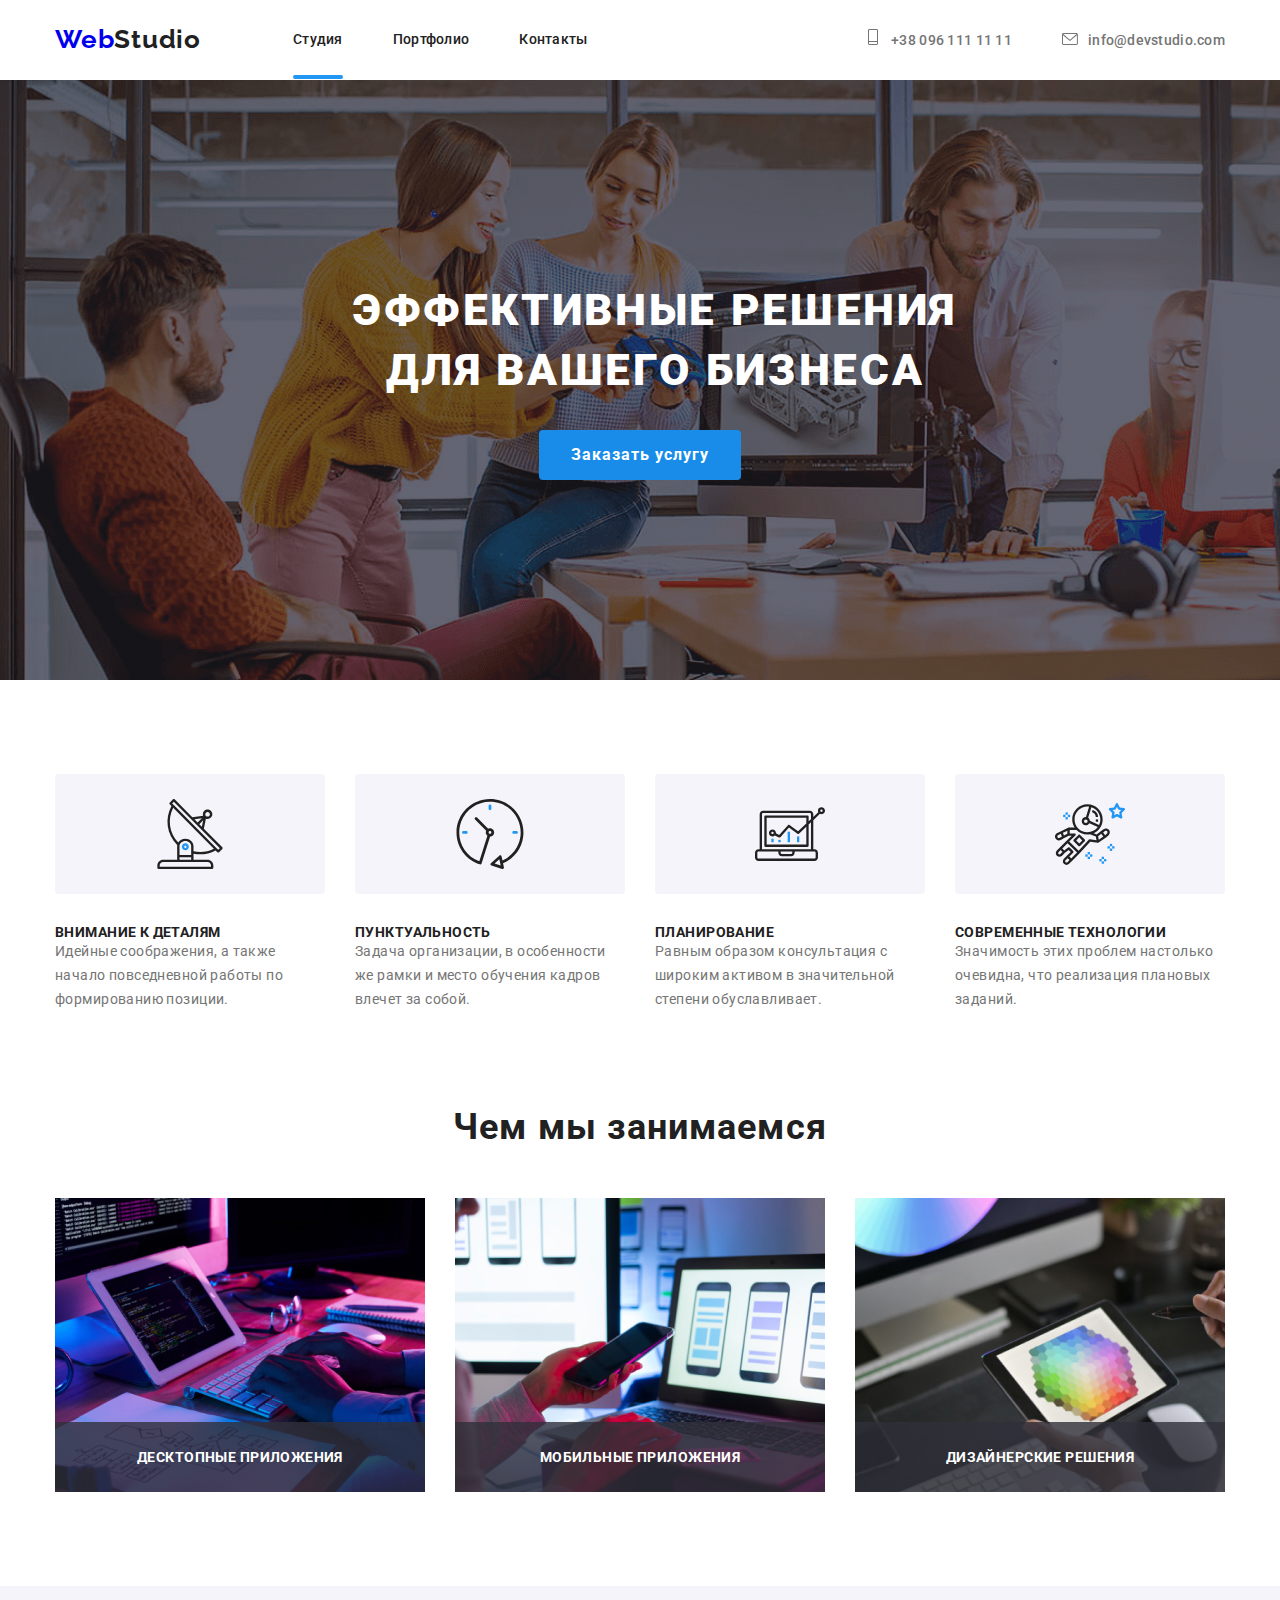
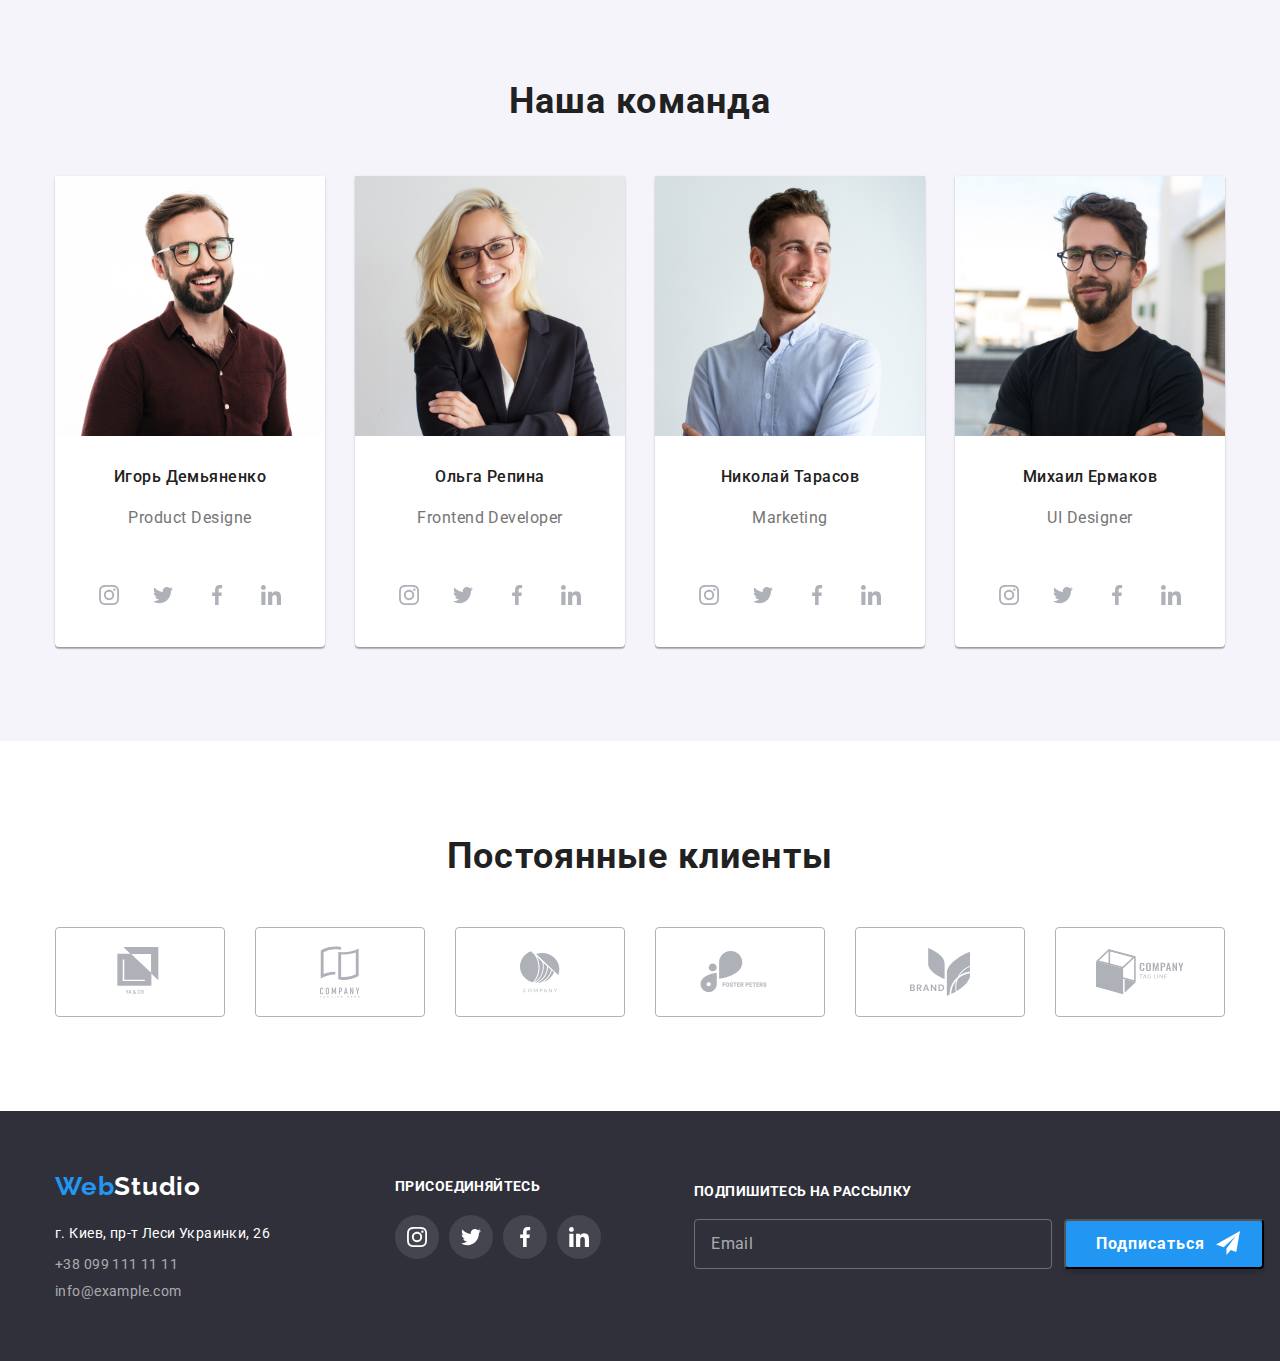
==== commit ddb1d391: "modal button ---bem" ====
--- a/index.html
+++ b/index.html
@@ -32,33 +32,33 @@
             <span class="logo">Web</span><span class="logo-two">Studio</span>
           </a>
 
-          <ul class="navigation-list list">
-            <li class="nav-list-item">
-              <a class="link nav-studio-link curent-link" href="./index.html">
-                <span class="studio-color">Студия</span>
-              </a>
-            </li>
-            <li class="nav-list-item">
-              <a class="link nav-portfolio-link" href="./portfolio.html">Портфолио</a>
-            </li>
-            <li class="nav-list-item">
-              <a class="nav-contakts-link link line" href="">Контакты</a>
+          <ul class="site-nav list">
+            <li class="site-nav__item">
+              <a class="link site-nav__link curent-link" href="./index.html">
+                <span class="site-nav__studio">Студия</span>
+              </a>
+            </li>
+            <li class="site-nav__item">
+              <a class="link site-nav__link" href="./portfolio.html">Портфолио</a>
+            </li>
+            <li class="site-nav__item">
+              <a class="site-nav__link link line" href="">Контакты</a>
             </li>
           </ul>
         </nav>
         <address class="address">
-          <ul class="header-address-list">
-            <li class="header-tel-list list">
-              <a class="header-tel-link link" href="tel:+380961111111">
-                <svg class="icon-telsvg">
+          <ul class="header__list list">
+            <li class="header-tel__item">
+              <a class="header-tel__link link" href="tel:+380961111111">
+                <svg class="header-tel__icon-telsvg">
                   <use href="./images/sprite.svg.svg#icon-telsvg"></use>
                 </svg>
                 +38 096 111 11 11</a
               >
             </li>
-            <li class="header-mail-list list">
-              <a class="header-mail-link link" href="mailto:info@devstudio.com">
-                <svg class="icon-emailsvg">
+            <li class="header-mail__item">
+              <a class="header-mail__link" href="mailto:info@devstudio.com">
+                <svg class="header-mail__icon-emailsvg">
                   <use href="./images/sprite.svg.svg#icon-emailsvg"></use>
                 </svg>
                 info@devstudio.com</a
@@ -74,11 +74,11 @@
       <section class="Hero overlay">
         <div class="container">
           <div class="wraper-title">
-            <h1 class="title-hero">Эффективные решения <br />для вашего бизнеса</h1>
+            <h1 class="wraper-title__hero">Эффективные решения <br />для вашего бизнеса</h1>
           </div>
-          <div class="wraper-button-hero">
+          <div class="button-hero__wraper">
             <button class="button-hero" type="button" data-modal-open>
-              <span class="button-hero-link">Заказать услугу</span>
+              <span class="button-hero__text">Заказать услугу</span>
             </button>
           </div>
         </div>
@@ -90,26 +90,26 @@
           <h2 hidden class="title-features">Наши преимущества</h2>
           <ul class="features-list list">
             <li class="features-item antena">
-              <h3 class="title-advantages">Внимание к деталям</h3>
-              <p class="desc-title-advantages">
+              <h3 class="features-title__advantages">Внимание к деталям</h3>
+              <p class="features-desc__title-advantages">
                 Идейные соображения, а также начало повседневной работы по формированию позиции.
               </p>
             </li>
             <li class="features-item clock">
-              <h3 class="title-advantages">Пунктуальность</h3>
-              <p class="desc-title-advantages">
+              <h3 class="features-title__advantages">Пунктуальность</h3>
+              <p class="features-desc__title-advantages">
                 Задача организации, в особенности же рамки и место обучения кадров влечет за собой.
               </p>
             </li>
             <li class="features-item diagram">
-              <h3 class="title-advantages">Планирование</h3>
-              <p class="desc-title-advantages">
+              <h3 class="features-title__advantages">Планирование</h3>
+              <p class="features-desc__title-advantages">
                 Равным образом консультация с широким активом в значительной степени обуславливает.
               </p>
             </li>
             <li class="features-item astronaut">
-              <h3 class="title-advantages">Современные технологии</h3>
-              <p class="desc-title-advantages">
+              <h3 class="features-title__advantages">Современные технологии</h3>
+              <p class="features-desc__title-advantages">
                 Значимость этих проблем настолько очевидна, что реализация плановых заданий.
               </p>
             </li>
@@ -120,38 +120,38 @@
       <!--description of services-->
       <section class="description-services">
         <div class="container">
-          <h2 class="title-description">Чем мы занимаемся</h2>
-          <ul class="description-services-item-list list">
-            <li class="item-services">
-              <img
-                class="item-services-img"
+          <h2 class="description-title">Чем мы занимаемся</h2>
+          <ul class="description-services__list list">
+            <li class="description-services__item">
+              <img
+                class="description-services__img"
                 src="./images/what.we.doing/img.box1.jpg"
                 alt="програмист пишет код"
                 width="370"
                 height="294"
               />
-              <div class="describtion-img">Десктопные приложения</div>
-            </li>
-            <li class="item-services">
-              <img
-                class="item-services-img"
+              <div class="describtion-wraper__img">Десктопные приложения</div>
+            </li>
+            <li class="description-services__item">
+              <img
+                class="description-services__img"
                 src="./images/what.we.doing/img.box2.jpg"
                 alt="програмист выбирает
               макет сайта на телефоне"
                 width="370"
                 height="294"
               />
-              <div class="describtion-img">Мобильные приложения</div>
-            </li>
-            <li class="item-services">
-              <img
-                class="item-services-img"
+              <div class="describtion-wraper__img">Мобильные приложения</div>
+            </li>
+            <li class="description-services__item">
+              <img
+                class="description-services__img"
                 src="./images/what.we.doing/img.box3.jpg"
                 alt="програмист выбирает цвет"
                 width="370"
                 height="294"
               />
-              <div class="describtion-img">Дизайнерские решения</div>
+              <div class="describtion-wraper__img">Дизайнерские решения</div>
             </li>
           </ul>
         </div>
@@ -160,19 +160,19 @@
       <!--Team-->
       <section class="section team">
         <div class="container">
-          <h2 class="title-team">Наша команда</h2>
-          <ul class="team-list list">
-            <li class="item-team">
-              <img
-                class="team-name-img"
+          <h2 class="team__title">Наша команда</h2>
+          <ul class="team__list list">
+            <li class="team__item">
+              <img
+                class="team-name__img"
                 src="./images/team/img.1.jpg"
                 alt="Игорь Демьяненко"
                 width="270"
                 height="260"
               />
-              <div class="team-description">
-                <h4 class="title-name">Игорь Демьяненко</h4>
-                <p class="desc-profession" lang="en">Product Designe</p>
+              <div class="team-title__wraper">
+                <h4 class="team__name">Игорь Демьяненко</h4>
+                <p class="team__profession" lang="en">Product Designe</p>
                 <ul class="social-list list">
                   <li class="social-list-item">
                     <a class="social-list-link" href="">
@@ -205,17 +205,17 @@
                 </ul>
               </div>
             </li>
-            <li class="item-team">
-              <img
-                class="team-name-img"
+            <li class="team__item">
+              <img
+                class="team-name__img"
                 src="./images/team/img.2.jpg"
                 alt="Ольга Репина"
                 width="270"
                 height="260"
               />
-              <div class="team-description">
-                <h4 class="title-name">Ольга Репина</h4>
-                <p class="desc-profession" lang="en">Frontend Developer</p>
+              <div class="team-title__wraper">
+                <h4 class="team__name">Ольга Репина</h4>
+                <p class="team__profession" lang="en">Frontend Developer</p>
                 <ul class="social-list list">
                   <li class="social-list-item">
                     <a class="social-list-link" href="">
@@ -248,17 +248,17 @@
                 </ul>
               </div>
             </li>
-            <li class="item-team">
-              <img
-                class="team-name-img"
+            <li class="team__item">
+              <img
+                class="team-name__img"
                 src="./images/team/img.3.jpg"
                 alt="Николай Тарасов"
                 width="270"
                 height="260"
               />
-              <div class="team-description">
-                <h4 class="title-name">Николай Тарасов</h4>
-                <p class="desc-profession" lang="en">Marketing</p>
+              <div class="team-title__wraper">
+                <h4 class="team__name">Николай Тарасов</h4>
+                <p class="team__profession" lang="en">Marketing</p>
                 <ul class="social-list list">
                   <li class="social-list-item">
                     <a class="social-list-link" href="">
@@ -291,17 +291,17 @@
                 </ul>
               </div>
             </li>
-            <li class="item-team">
-              <img
-                class="team-name-img"
+            <li class="team__item">
+              <img
+                class="team-name__img"
                 src="./images/team/img.4.jpg"
                 alt="Михаил Ермаков "
                 width="270"
                 height="260"
               />
-              <div class="team-description">
-                <h4 class="title-name">Михаил Ермаков</h4>
-                <p class="desc-profession" lang="en">UI Designer</p>
+              <div class="team-title__wraper">
+                <h4 class="team__name">Михаил Ермаков</h4>
+                <p class="team__profession" lang="en">UI Designer</p>
                 <ul class="social-list list">
                   <li class="social-list-item">
                     <a class="social-list-link" href="">
@@ -393,7 +393,7 @@
     <footer class="page-footer">
       <div class="container">
         <nav class="nav-footer">
-          <div class="nav-footer-wraper">
+          <div class="nav-footer__wraper">
             <a class="logo-link link" href="./index.html" aria-label="логотип вэбстудии">
               <span class="logo-footer">Web</span><span class="logo-footer-two">Studio</span>
             </a>
@@ -495,7 +495,7 @@
                 >Телефон
                 <span class="modal-form-field-wrapper">
                   <input type="tel" name="tel" class="modal-form-input" required />
-                  <svg width="12" height="12" class="modal-form-svg-icon">
+                  <svg width="13" height="13" class="modal-form-svg-icon">
                     <use href="./images/sprite.svg2.svg#icon-icontel"></use>
                   </svg>
                 </span>
@@ -506,18 +506,18 @@
                 >Почта
                 <span class="modal-form-field-wrapper">
                   <input type="email" name="mail" class="modal-form-input" required />
-                  <svg width="12" height="12" class="modal-form-svg-icon">
+                  <svg width="15" height="12" class="modal-form-svg-icon">
                     <use href="./images/sprite.svg2.svg#icon-iconmail"></use>
                   </svg>
                 </span>
               </label>
             </div>
-            <div class="form-field">
+            <div class="form-field__comments">
               <label class="fields-name" for="comment">Комментарии</label>
 
               <textarea class="comment" name="comment" placeholder="введите текст"></textarea>
             </div>
-            <div class="form-field">
+            <div class="form-field__modal-form">
               <input
                 type="checkbox"
                 name="user-policy"
--- a/css/styles.css
+++ b/css/styles.css
@@ -107,9 +107,9 @@
   letter-spacing: 0.03em;
   color: #212121;
 }
-.studio-color ,
-.nav-portfolio-link,
-.nav-contakts-link  {
+.site-nav__studio ,
+.site-nav__link ,
+.site-nav__link   {
   font-family: Roboto;
   font-style: normal;
   font-weight: 500;
@@ -149,22 +149,23 @@
   display: flex;
   align-items: center;
 }
-.navigation-list {
-  display: flex;
-}
-.nav-list-item:not(:last-child) {
+.site-nav {
+  display: flex;
+}
+.site-nav__item:not(:last-child) {
   margin-right: 50px;
   
 }
 
-.nav-portfolio-link,
-.nav-contakts-link {
+.site-nav__link 
+ {
   font-weight: 500;
   font-size: 14px;
   line-height: 1.142;
   letter-spacing: 0.02em;
 
   color: #212121;
+    transition: all 250ms cubic-bezier(0.4, 0, 0.2, 1);
 }
 
 
@@ -177,23 +178,34 @@
 .header .address {
   margin-left: auto;
 }
-.header-address-list {
+.header__list {
   display: flex;
    align-content: center;
    align-items: center;
-}
-.header-mail-link {
+
+}
+.header-mail__link {
   display: flex;
  
   align-items: center;
   font-weight: 500;
   font-size: 14px;
-  line-height: 16px;
+  line-height: 1.142;
   letter-spacing: 0.02em;
   color: #757575;
    align-content: center;
-}
-.icon-emailsvg {
+    transition: all 250ms cubic-bezier(0.4, 0, 0.2, 1);
+}
+.header-tel__link {
+  font-weight: 500;
+  font-size: 14px;
+  line-height: 1.142;
+  letter-spacing: 0.02em;
+  color: #757575;
+  margin-right: 50px;
+   transition: all 250ms cubic-bezier(0.4, 0, 0.2, 1);
+}
+.header-mail__icon-emailsvg {
   padding: 0;
   border: none;
   width: 16px;
@@ -202,21 +214,18 @@
   fill: currentColor;
  
 }
-.icon-emailsvg:hover {
+.header-mail__icon-emailsvg:hover {
  fill:rgba(33, 150, 243, 1) ; 
 
 }
-
-
-.header-tel-link {
-  font-weight: 500;
-  font-size: 14px;
-  line-height: 16px;
-  letter-spacing: 0.02em;
-  color: #757575;
-  margin-right: 50px;
-}
-.icon-telsvg {
+.header-tel__icon-telsvg:hover {
+ fill:rgba(33, 150, 243, 1) ; 
+
+}
+
+
+
+.header-tel__icon-telsvg{
    padding: 0;
   border: none;
   width: 10px;
@@ -225,23 +234,18 @@
   fill: currentColor;
 
 }
-.icon-telsvg:hover {
- fill:rgba(33, 150, 243, 1) ; 
-
-}
+
 /*header navigation hover*/
 .nav-link:hover,
 .nav-link:focus,
-.studio-color:hover,
-.studio-color:focus,
-.nav-portfolio-link:hover,
-.nav-portfolio-link:focus,
-.nav-contakts-link:hover,
-.nav-contakts-link:focus,
-.header-mail-link:hover,
-.header-mail-link:focus,
-.header-tel-link:hover,
-.header-tel-link:focus {
+.site-nav__studio:hover,
+.site-nav__studio:focus,
+.site-nav__link:hover,
+.site-nav__link:focus,
+.header-mail__link:hover,
+.header-mail__link:focus,
+.header-tel__link:hover,
+.header-tel__link:focus {
   color: #2196f3;
 }
 
@@ -267,7 +271,7 @@
   background-size: cover;
 }
 
-.title-hero {
+.wraper-title__hero{
   font-family: Roboto;
   font-weight: 900;
   font-size: 44px;
@@ -285,7 +289,7 @@
 .wraper-title {
   padding-left: 30px;
 }
-.wraper-button-hero {
+.button-hero__wraper{
   align-items: center;
   text-align: center;
   letter-spacing: 0.06em;
@@ -294,24 +298,25 @@
   padding: 30px;
    
 }
-.button-hero {
+ .button-hero {
   font-weight: 700;
   font-size: 16px;
-  line-height: 1.875
+  line-height: 1.875;
   text-align: center;
   align-items: center;
   letter-spacing: 0.06em;
   background: #188ce8;
   color: #ffffff;
   border-radius: 4px;
-  
-}
-.button-hero-link:hover,
-.button-hero-link:focus {
+  border: none;
+  
+}
+.button-hero__text:hover,
+.button-hero__text:focus {
 color:  rgba(0, 0, 0, 0.25);
 }
 
-.button-hero-link {
+.button-hero__text {
   padding: 10px 32px;
   font-weight: bold;
   font-size: 16px;
@@ -324,15 +329,14 @@
   letter-spacing: 0.06em;
 
   color: #ffffff;
- 
-}
+  }
 
 /*features*/
 .features {
   padding-top: 94px;
   padding-bottom: 94px;
 }
-.title-advantages {
+.features-title__advantages {
   font-weight: bold;
   font-size: 14px;
   line-height: 1.142;
@@ -383,11 +387,8 @@
 }
 
 
-.wraper-features {
-  align-items: center;
-}
-
-.desc-title-advantages {
+
+.features-desc__title-advantages {
   font-weight: normal;
   font-size: 14px;
   line-height: 1.714;
@@ -402,16 +403,16 @@
 .description-services {
   padding-bottom: 94px;
 }
-.description-services-item-list {
+.description-services__list {
   display: flex;
   flex-wrap: nowrap;
 }
 
-.item-services:not(:last-child) {
+.description-services__item:not(:last-child) {
   margin-right: 30px;
 }
 
-.title-description {
+.description-title{
   font-weight: bold;
   font-size: 36px;
   line-height: 1.17;
@@ -421,10 +422,10 @@
   color: #212121;
  padding-bottom:  50px;
 }
-.item-services {
+.description-services__item {
   position: relative;
 }
-.describtion-img {
+.describtion-wraper__img {
   position: absolute;
   display: flex;
   justify-content: center;
@@ -457,7 +458,7 @@
   padding-bottom: 47px;
 }
 
-.title-team {
+.team__title {
   font-weight: 700;
   font-size: 36px;
   line-height: 1.17;
@@ -468,7 +469,7 @@
   margin-bottom: 54px;
 
 }
-.item-team { 
+.team__item { 
   background: #FFFFFF;
 /* material shadow v1 */
 
@@ -476,15 +477,15 @@
 border-radius: 0px 0px 4px 4px;
 }
 
-.team-list {
+.team__list {
   display: flex;
   flex-wrap: nowrap;
 }
-.item-team:not(:last-child) {
+.team__item:not(:last-child) {
   margin-right: 30px;
 }
 
-.title-name {
+.team__name {
   font-weight: 500;
   font-size: 16px;
   line-height: 1.19;
@@ -494,17 +495,31 @@
 
   color: #212121;
 }
-.title-advantages {
+/*.title-advantages {
   padding-bottom: 10px;
-}
-
-.social-list-svg {
-  width: 20px;
-  height: 20px;
-  fill:#AFB1B8;
-  transition: fill 250ml cubic-bezier(0.4, 0, 0.2, 1);
-  
-}
+}*/
+
+
+.team-title__wraper{
+  align-items: center;
+  text-align: center;
+  padding-top: 10px;
+}
+
+.team__profession {
+  font-weight: normal;
+  font-size: 16px;
+  line-height: 1.19;
+  /* identical to box height */
+
+  /*text-align: center;*/
+  letter-spacing: 0.03em;
+
+  color: #757575;
+margin-bottom: 30px;
+}
+
+
 .social-list {
   display: flex;
   justify-content: space-between;
@@ -518,7 +533,7 @@
 
 
 
-.social-list-link {
+.social-list-link{
   display: flex;
   align-items: center;
   justify-content: center;
@@ -547,27 +562,16 @@
   fill: currentColor;
   
 }
-
-
-
-.team-description {
-  align-items: center;
-  text-align: center;
-  padding-top: 10px;
-}
-
-.desc-profession {
-  font-weight: normal;
-  font-size: 16px;
-  line-height: 1.19;
-  /* identical to box height */
-
-  /*text-align: center;*/
-  letter-spacing: 0.03em;
-
-  color: #757575;
-margin-bottom: 30px;
-}
+.social-list-svg {
+  width: 20px;
+  height: 20px;
+  fill:#AFB1B8;
+  transition: all 250ms cubic-bezier(0.4, 0, 0.2, 1);
+  
+}
+
+
+
 /*clients*/
 .clients  {
   display: flex;
@@ -698,7 +702,7 @@
   padding-top: 60px;
   padding-bottom: 60px;
 }
-.nav-footer-wraper {
+.nav-footer__wraper {
   padding-bottom: 20px;
 }
 
@@ -755,11 +759,14 @@
 
   color: rgba(255, 255, 255, 0.6);
 }
+/*footer NAV FINISH*/
+/*fOOTER SOCIAL LINK*/
 .social-wraper {
   display: block;
   min-width:  206px;
   height: 120px;
  margin-left: 102px;
+ margin-bottom: 20px;
 }
 .join {
 display:inline-block;
@@ -773,7 +780,7 @@
 color: #FFFFFF;
 text-align: left;
 
-margin-bottom: 20px;
+
 padding-top: 12px;
 
 }
@@ -815,12 +822,15 @@
   height: 20px;
   fill: #ffffff;
   }
+  /*FOOTER SOCIAL FINISH*/
+  /*FOOTER INPUT*/
 
   .footer-subscribe-wraper {
     display: block;
   width: 570px;
   height: 86px;
   margin-left: 93px;
+  margin-bottom: 20px;
   
  }
  .subscribe-form {
@@ -855,6 +865,20 @@
 background-color: transparent;
 color: rgba(255, 255, 255, 0.6);
   
+}
+.modal-form-subscrib::placeholder {
+
+font-style: normal;
+font-weight: normal;
+font-size: 16px;
+line-height: 1.25;
+display: flex;
+align-items: center;
+letter-spacing: 0.03em;
+
+color: rgba(255, 255, 255, 0.6);
+
+
 }
 .modal-subscribe-button {
   width: 200px;
@@ -918,14 +942,15 @@
 position: absolute;
 background-image: url("../images/SVG/icon.send.svg.svg");
 
-  top:50;
+top:50;
 right: 50;
 transform: translate(150px ,-28px);
 
 }
-
-  
-/*modal button*/
+/*FOOTER INPUT FINISH*/
+
+  
+/*BACKDROP*/
 
 .backdrop {
   position: fixed;
@@ -1034,6 +1059,8 @@
   flex-direction: column;
   margin-bottom: 10px;
   outline: none;
+  width: 448px;
+height: 58px;
 }
 
 .fields-name {
@@ -1068,22 +1095,18 @@
 padding: 12px 16px;
 
 } 
-/*.enter-text {
-  display: block;
-  width: 416px;
-height: 96px;
-
-
-
+.comment::placeholder {
+ font-family: Roboto;
 font-style: normal;
 font-weight: normal;
-font-size: 14px;
-line-height: 1.142;
+font-size: 12px;
+line-height: 1.167;
 letter-spacing: 0.01em;
 
 color: rgba(117, 117, 117, 0.5);
-padding: 12px 16px;
-}*/
+
+}
+
 
 .send-button {
   display: flex;
@@ -1144,6 +1167,7 @@
   border-color: transparent;
   background-color: #2196F3;
 border-radius: 4px;
+outline: none;
  
 
 }
@@ -1155,6 +1179,7 @@
   background-size: contain;
 background-origin: border-box;
 border-radius: 2px;
+ outline:  none;
   
  
 }
@@ -1175,7 +1200,7 @@
 .modal-form-field-wrapper {
    display: block;
   position: relative;
-  margin-top: 10px;
+  margin-top: 4px;
 
 
 }
@@ -1198,6 +1223,12 @@
 color: #757575;
 
 
+
+}
+.form-field__modal-form {
+  margin-top: 20px;
+  margin-bottom: 30px;
+
 }
 .terms-agreement {
   text-decoration: underline;
@@ -1281,91 +1312,42 @@
   display: flex;
 
 }
-.navigation-list-item:not(:last-child) {
-margin-right: 50px;
-}
-.list-contacts {
-  display: flex;
- 
-}
+
+.header__list {
+  display: flex;
+ 
+}
+/*address portfolio*/
   .address {
   margin-left: auto;
 }
 
-.navigation-list-link {
- /*display: block;*/
-
+
+.site-nav__link:hover,
+.site-nav__link:focus,
+.site-nav__portfolio:hover,
+.site-nav__portfolio:focus,
+.header-mail__link:hover,
+.header-mail__link:focus,
+.header-tel__link:hover,
+.header-tel__link:focus{
+  color: #2196f3;
+}
+
+
+
+.site-nav__portfolio {
   font-weight: 500;
   font-size: 14px;
   line-height: 0.87;
   letter-spacing: 0.02em;
 
   color: #212121;
-  /*padding-top: 32px;
-  padding-bottom: 32px;*/
-  transition: all 250ms cubic-bezier(0.4, 0, 0.2, 1);
-}
-
-.navigation-list-link:hover,
-.navigation-list-link:focus,
-.navigation-list-link2:hover,
-.navigation-list-link2:focus,
-.header-mail-link:hover,
-.header-mail-link:focus,
-.header-tel-link:hover,
-.header-tel-link:focus {
-  color: #2196f3;
-}
-
-}
-.icon-emailsvg {
-  padding: 0;
-  border: none;
-  width: 16px;
-  height: 12px;
-  margin-right: 10px;
-  fill: currentColor;
- 
-}
-.icon-emailsvg:hover {
- fill:rgba(33, 150, 243, 1) ; 
-
-}
-
-.icon-telsvg {
-   padding: 0;
-  border: none;
-  width: 10px;
-  height: 16px;
-  margin-right: 10px;
-  fill: currentColor;
-
-}
-.icon-telsvg:hover {
- fill:rgba(33, 150, 243, 1) ; }
-
-.navigation-list-link2 {
-  font-weight: 500;
-  font-size: 14px;
-  line-height: 0.87;
-  letter-spacing: 0.02em;
-
-  color: #212121;
-}
-/*address portfolio*/
-.header-mail-link,
-.header-tel-link {
- display: block;
- 
-  font-weight: 500;
-  font-size: 14px;
-  line-height: 0.87;
-  letter-spacing: 0.02em;
-  transition: color 250ms cubic-bezier(0.4, 0, 0.2, 1);
-  
- /* padding-top: 32px;
-  padding-bottom: 32px;*/
-}
+   transition: all 250ms cubic-bezier(0.4, 0, 0.2, 1);
+}
+
+
+
 /*filters*/
 
 /*main*/
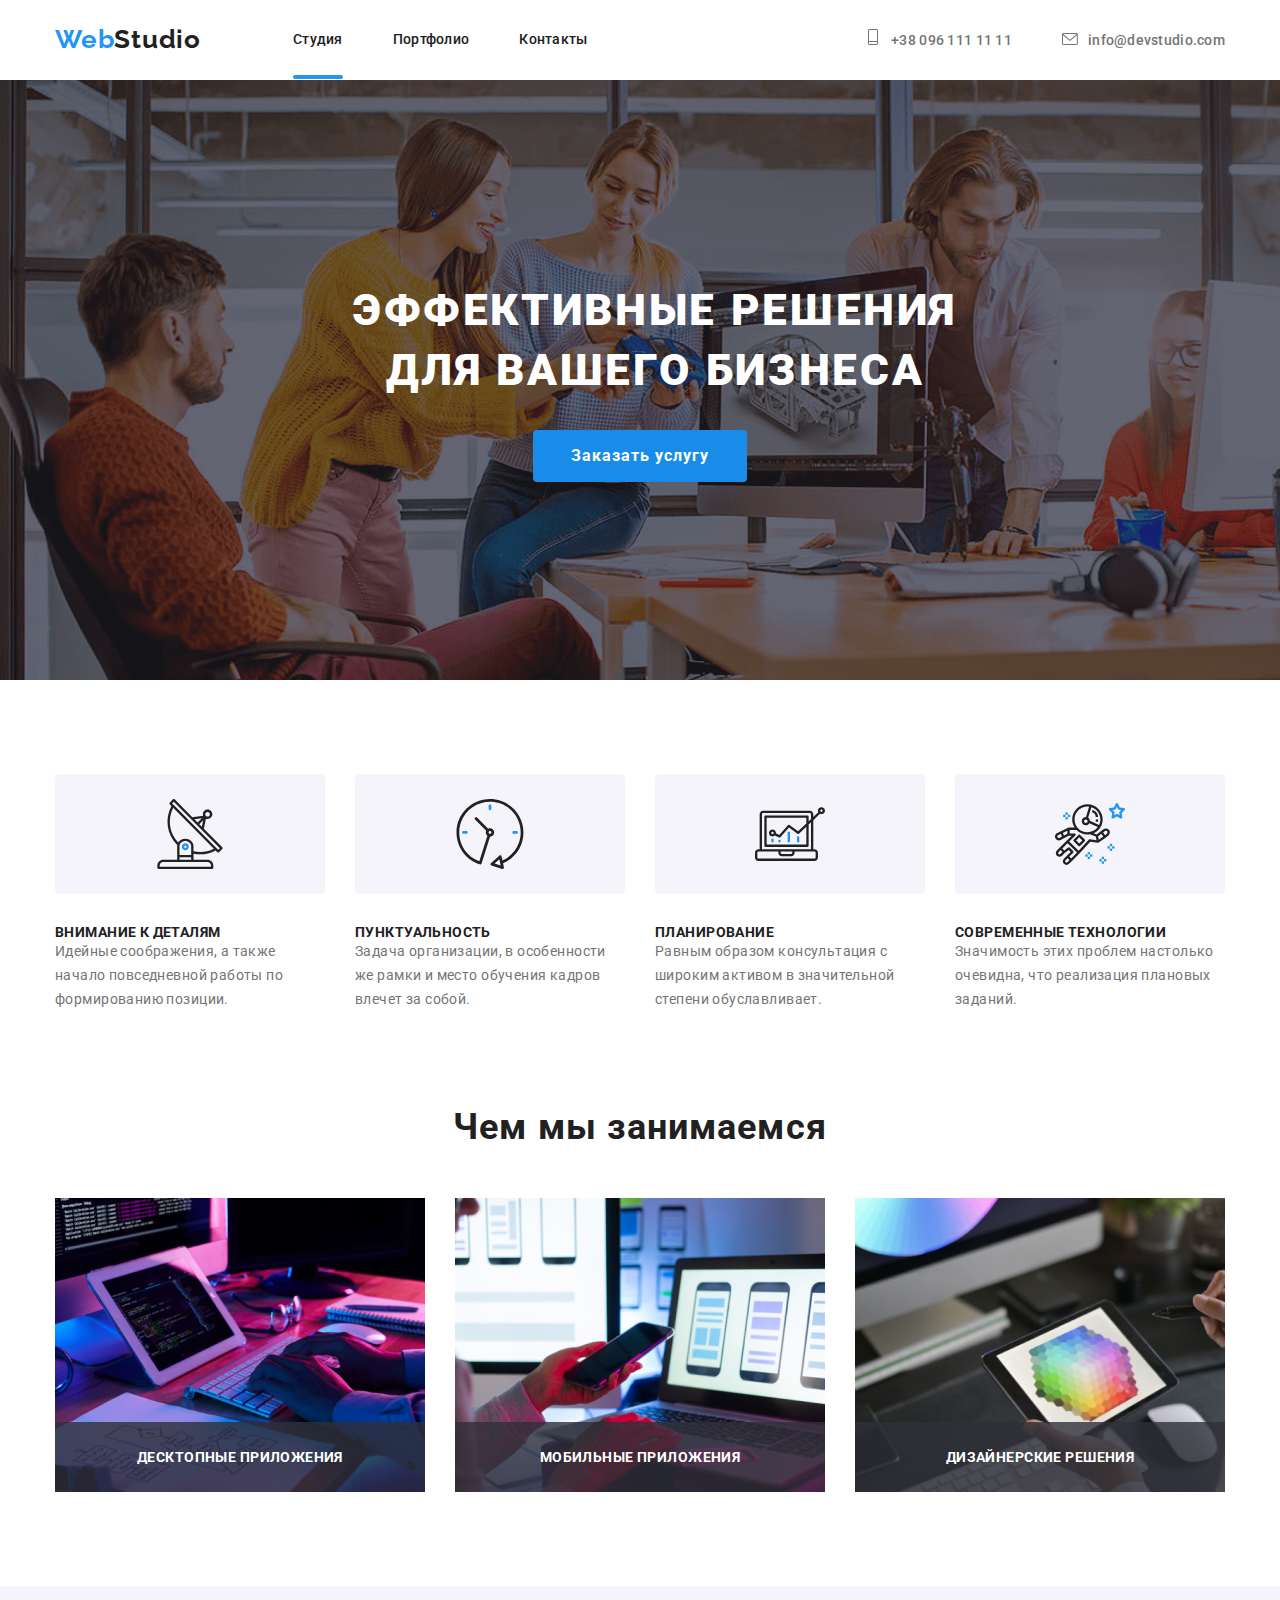
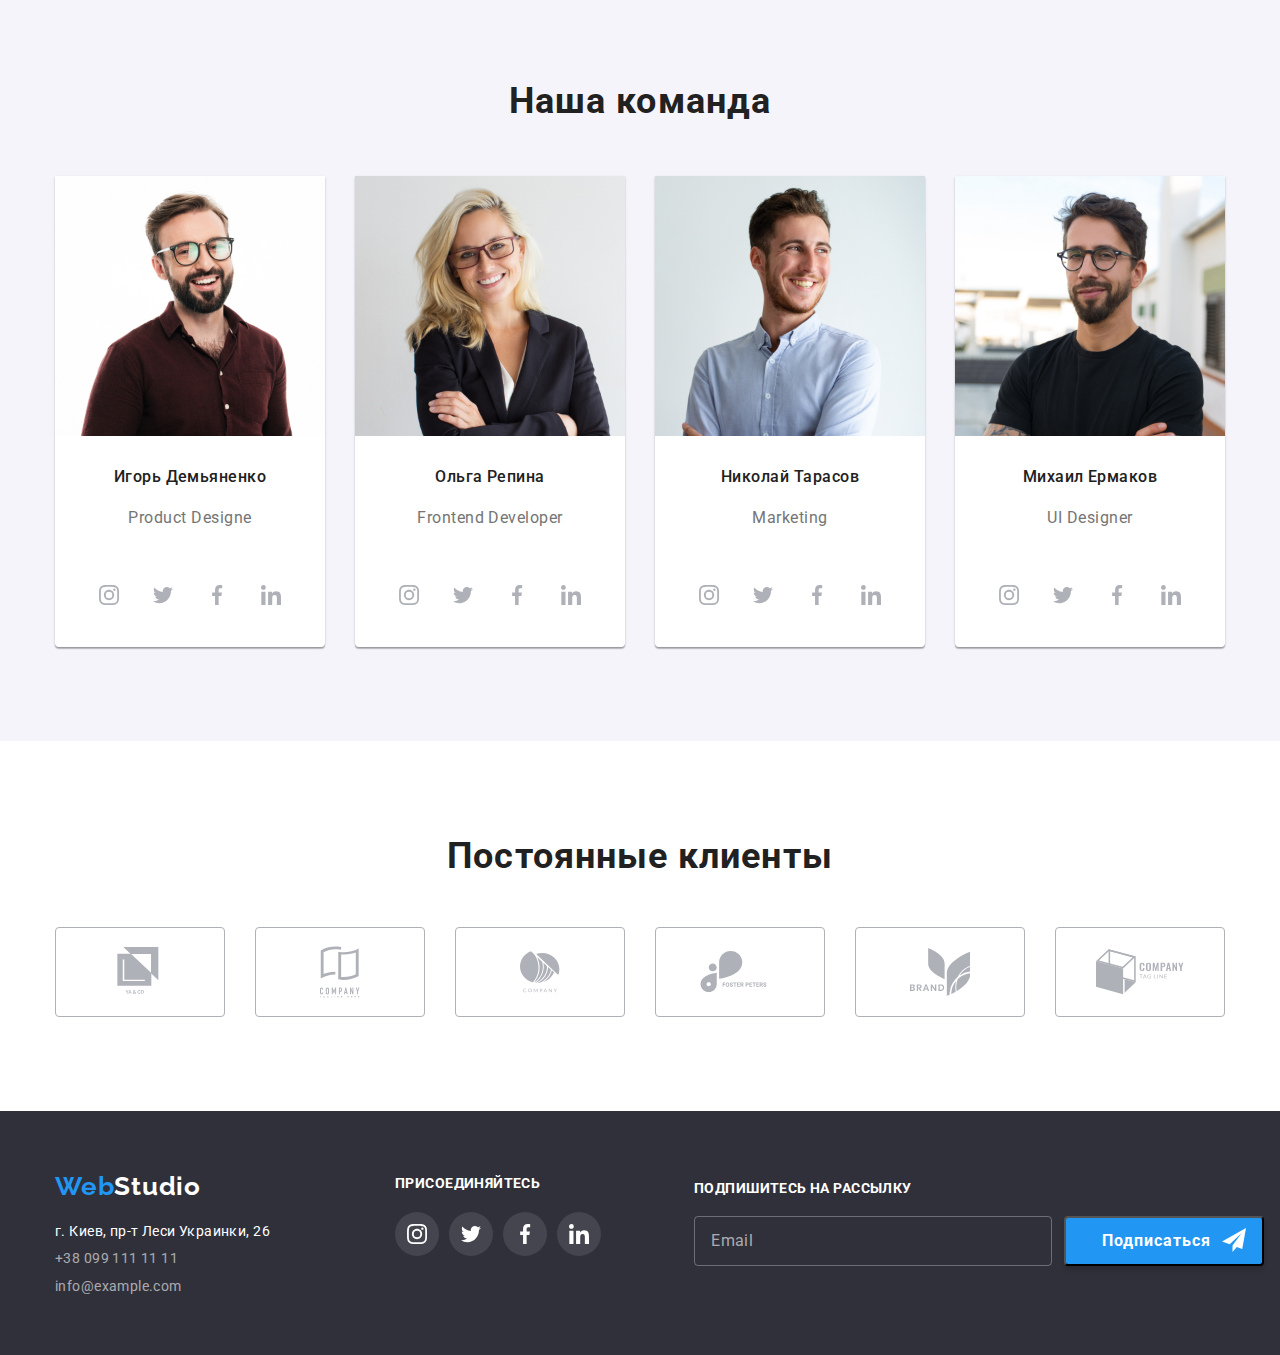
==== commit d447b6fc: "Aded main.min scc" ====
--- a/index.html
+++ b/index.html
@@ -17,7 +17,7 @@
       href="https://cdnjs.cloudflare.com/ajax/libs/animate.css/4.1.1/animate.min.css"
     />
 
-    <link rel="stylesheet" href="./css/styles.css" />
+    <link rel="stylesheet" href="./css/main.min.css" />
   </head>
   <body>
     <!--Header-->
--- a/css/main.min.css
+++ b/css/main.min.css
@@ -0,0 +1,2 @@
+:root{--accent-font: 'Roboto', sans-serif;--secondary-font: 'Raleway', sans-serif;--accent-color: #757575;--secondary-color: #212121;--hover-color: #2196f3}.visually-hidden{position:absolute !important;clip:rect(1px 1px 1px 1px);clip:rect(1px, 1px, 1px, 1px);padding:0 !important;border:0 !important;height:1px !important;width:1px !important;overflow:hidden}body{font-family:roboto, sans-serif;font-style:normal}.list{list-style:none}.link{text-decoration:none}ul{list-style:none}p,ul,h1,h2,h3{margin:0;padding:0}.section{padding-top:94px;padding-bottom:94px}a{text-decoration:none}img{display:block}.container{width:1200px;margin-left:auto;margin-right:auto;padding-left:15px;padding-right:15px}.button-hero__wraper{align-items:center;text-align:center;letter-spacing:0.06em;align-content:center;padding:30px}.button-hero{font-weight:700;font-size:16px;line-height:1.875;text-align:center;align-items:center;letter-spacing:0.06em;background:#188ce8;color:#ffffff;border-radius:4px;border:none}.button-hero__text:hover,.button-hero__text:focus{color:rgba(0,0,0,0.25)}.button-hero__text{padding:10px 32px;font-weight:bold;font-size:16px;line-height:1.87;display:flex;align-items:center;text-align:center;letter-spacing:0.06em;color:#ffffff}.social-list{display:flex;justify-content:space-between;padding-left:32px;padding-right:32px;padding-top:16px;padding-bottom:30px}.social-list-link{display:flex;align-items:center;justify-content:center;width:44px;height:44px;border-radius:50%;background-color:#ffffff;fill:#ffffff;transition:background-color 250ms cubic-bezier(0.4, 0, 0.2, 1)}.social-list-link:hover,.social-list-link:focus{background-color:#2196f3;color:#ffffff}.social-list-link:hover .social-list-svg,.social-list-link:focus .social-list-svg{fill:currentColor}.social-list-svg{width:20px;height:20px;fill:#afb1b8;transition:all 250ms cubic-bezier(0.4, 0, 0.2, 1)}.header{padding-top:24px;padding-bottom:25px}.header .container{display:flex;align-items:center;background-color:#ffffff}.logo{font-family:Raleway;font-weight:bold;font-size:26px;line-height:1.192;letter-spacing:0.03em;color:#2196f3}.logo-link{margin-right:92px;animation-duration:1000ms;animation-iteration-count:4}.logo-two{font-family:Raleway;font-weight:bold;font-size:26px;line-height:1.192;letter-spacing:0.03em;color:#212121}.site-nav__studio,.site-nav__link,.site-nav__link{font-family:Roboto;font-style:normal;font-weight:500;font-size:14px;line-height:16px;letter-spacing:0.02em;color:#212121;transition:all 250ms cubic-bezier(0.4, 0, 0.2, 1)}.curent-link{position:relative;padding-bottom:32px}.curent-link::after{position:absolute;left:0;bottom:0;content:'';display:block;width:100%;height:4px;border-radius:2px;background-color:#2196f3;transition:all 250ms cubic-bezier(0.4, 0, 0.2, 1)}.navigation{display:flex;align-items:center}.site-nav{display:flex}.site-nav__item:not(:last-child){margin-right:50px}.site-nav__link{font-weight:500;font-size:14px;line-height:1.142;letter-spacing:0.02em;color:#212121;transition:all 250ms cubic-bezier(0.4, 0, 0.2, 1)}.address{font-style:normal}.header .address{margin-left:auto}.header__list{display:flex;align-content:center;align-items:center}.header-mail__link{display:flex;align-items:center;font-weight:500;font-size:14px;line-height:1.142;letter-spacing:0.02em;color:#757575;align-content:center;transition:all 250ms cubic-bezier(0.4, 0, 0.2, 1)}.header-tel__link{font-weight:500;font-size:14px;line-height:1.142;letter-spacing:0.02em;color:#757575;margin-right:50px;transition:all 250ms cubic-bezier(0.4, 0, 0.2, 1)}.header-mail__icon-emailsvg{padding:0;border:none;width:16px;height:12px;margin-right:10px;fill:currentColor}.header-mail__icon-emailsvg:hover{fill:#2196f3}.header-tel__icon-telsvg:hover{fill:#2196f3}.header-tel__icon-telsvg{padding:0;border:none;width:10px;height:16px;margin-right:10px;fill:currentColor}.nav-link:hover,.nav-link:focus,.site-nav__studio:hover,.site-nav__studio:focus,.site-nav__link:hover,.site-nav__link:focus,.header-mail__link:hover,.header-mail__link:focus,.header-tel__link:hover,.header-tel__link:focus{color:#2196f3}.backdrop{position:fixed;top:0;left:0;width:100%;height:100%;background-color:rgba(47,48,58,0.4);transition:all 250ms cubic-bezier(0.4, 0, 0.2, 1)}.backdrop.is-hidden{opacity:0;visibility:hidden;pointer-events:none;transition:all 250ms linear 250ms}.backdrop.is-hidden .modal{transform:translate(-50%, -50%) scale(0);transition:all 500ms linear 0ms}.modal{position:absolute;top:50%;left:50%;transform:translate(-50%, -50%) scale(1);width:528px;height:581px;background-color:#ffffff;box-shadow:0px 1px 3px rgba(0,0,0,0.12),0px 1px 1px rgba(0,0,0,0.14),0px 2px 1px rgba(0,0,0,0.2);border-radius:4px}.close-btn:focus+.modal-btn-svg{fill:#2196f3}.close-btn:focus{fill:#2196f3}.modal-btn-svg{position:absolute;top:0;left:0;width:30px;height:30px;color:#000000;padding-top:8px;padding-bottom:10px}.close-btn{position:absolute;top:8px;right:8px;width:30px;height:30px;background-color:#ffffff;border:1px solid rgba(0,0,0,0.1);border-radius:50%;cursor:pointer}.modal-wraper{width:528px;height:581px;margin:auto;padding:40px}.modal-form{width:448px}textarea{resize:none}.text-area{font-family:Roboto;font-style:normal;font-weight:bold;font-size:20px;line-height:1.15;text-align:center;letter-spacing:0.03em;color:#212121;margin-bottom:12px}.form-field{display:flex;flex-direction:column;margin-bottom:10px;outline:none;width:448px;height:58px}.fields-name{font-style:normal;font-weight:normal;font-size:12px;line-height:1.667;letter-spacing:0.01em;color:#757575}.modal-form-input{display:block;width:100%;height:40px;border:1px solid rgba(33,33,33,0.2);border-radius:4px;padding-left:42px}.comment{width:448px;height:120px;border:1px solid rgba(33,33,33,0.2);box-sizing:border-box;border-radius:4px;padding:12px 16px}.comment::placeholder{font-family:Roboto;font-style:normal;font-weight:normal;font-size:12px;line-height:1.167;letter-spacing:0.01em;color:rgba(117,117,117,0.5)}.send-button{display:flex;width:200px;height:50px;background-color:#188ce8;box-shadow:0px 4px 4px rgba(0,0,0,0.15);border-radius:4px;margin:0 auto;border:none}.send-button-link{width:89px;font-style:normal;font-weight:bold;font-size:16px;line-height:1.875;display:flex;align-items:center;text-align:center;letter-spacing:0.06em;color:#ffffff;padding-top:10px;padding-bottom:10px;padding-left:56px}.modal-form-policy-label::before{display:inline-block;content:'';width:16px;height:15px;outline:1px solid #000;margin-right:8px}.modal-form-input:focus,.comment:focus{outline:none;border:1px solid #2196f3;cursor:pointer}.modal-form-input:focus+.modal-form-svg-icon{fill:#2196f3}.modal-form-policy-label::before:hover{border-color:transparent;background-color:#2196f3;border-radius:4px;outline:none}.modal-form-policy:checked+.modal-form-policy-label::before{background-image:url("../images/SVG/icon.check.svg.svg");background-color:#2196f3;border-color:transparent;background-size:contain;background-origin:border-box;border-radius:2px;outline:none}.modal-form-policy-label{display:flex;align-items:center}.icon{display:inline-block;width:16px;height:15px;background-color:#2196f3;border-radius:2px;margin-right:7px}.modal-form-field-wrapper{display:block;position:relative;margin-top:4px}.modal-form-svg-icon{position:absolute;top:50%;left:12px;transform:translateY(-50%)}.agreemment-policy{font-family:Roboto;font-style:normal;font-weight:normal;font-size:14px;line-height:1.714;letter-spacing:0.03em;color:#757575}.form-field__modal-form{margin-top:20px;margin-bottom:30px}.terms-agreement{text-decoration:underline;color:#2196f3}.Hero{background:#2f303a;align-items:center;padding-top:200px;padding-bottom:200px}.overlay{height:600px;margin-left:auto;margin-right:auto;background-image:linear-gradient(to right, rgba(47,48,58,0.4), rgba(47,48,58,0.4)),url("../images/hero/hero.png.png");background-size:cover}.wraper-title__hero{font-family:Roboto;font-weight:900;font-size:44px;line-height:1.364;text-align:center;letter-spacing:0.06em;text-transform:uppercase;color:#ffffff;align-content:center}.wraper-title{padding-left:30px}.features{padding-top:94px;padding-bottom:94px}.features-title__advantages{font-weight:bold;font-size:14px;line-height:1.142;letter-spacing:0.03em;text-transform:uppercase;color:#212121;padding-top:30px}.features-item:not(:first-child){padding-left:30px}.features-list{display:flex;flex-wrap:nowrap}.features-item::before{display:block;content:'';height:120px;background-color:#f5f4fa;background-repeat:no-repeat;background-position:center;border-radius:4px}.features-item.antena::before{background-image:url("../images/Feautures/antena.svg.svg")}.features-item.clock::before{background-image:url("../images/Feautures/clock.svg.svg")}.features-item.diagram::before{background-image:url("../images/Feautures/diagram.svg.svg")}.features-item.astronaut::before{background-image:url("../images/Feautures/astronaut.svg.svg")}.features-desc__title-advantages{font-weight:normal;font-size:14px;line-height:1.714;letter-spacing:0.03em;color:#757575;width:270px}.description-services{padding-bottom:94px}.description-services__list{display:flex;flex-wrap:nowrap}.description-services__item:not(:last-child){margin-right:30px}.description-title{font-weight:bold;font-size:36px;line-height:1.17;text-align:center;letter-spacing:0.03em;color:#212121;padding-bottom:50px}.description-services__item{position:relative}.describtion-wraper__img{position:absolute;display:flex;justify-content:center;align-items:center;background:rgba(47,48,58,0.8);width:370px;height:70px;left:0;bottom:0;font-family:Roboto;font-style:normal;font-weight:bold;font-size:14px;line-height:1.142;text-align:center;letter-spacing:0.03em;text-transform:uppercase;color:#ffffff}.section.team{background:#f5f4fa}.wraper-team{padding-bottom:47px}.team__title{font-weight:700;font-size:36px;line-height:1.17;text-align:center;letter-spacing:0.03em;color:#212121;margin-bottom:54px}.team__item{background:#ffffff;box-shadow:0px 1px 3px rgba(0,0,0,0.12),0px 1px 1px rgba(0,0,0,0.14),0px 2px 1px rgba(0,0,0,0.2);border-radius:0px 0px 4px 4px}.team__list{display:flex;flex-wrap:nowrap}.team__item:not(:last-child){margin-right:30px}.team__name{font-weight:500;font-size:16px;line-height:1.19;letter-spacing:0.03em;color:#212121}.team-title__wraper{align-items:center;text-align:center;padding-top:10px}.team__profession{font-weight:normal;font-size:16px;line-height:1.19;letter-spacing:0.03em;color:#757575;margin-bottom:30px}.clients{display:flex;align-items:center;padding-top:94px;padding-bottom:94px;background-color:#ffffff}.clients-name{font-family:Roboto;font-style:700;font-weight:bold;font-size:36px;line-height:1.17;text-align:center;letter-spacing:0.03em;color:#212121;padding-bottom:50px}.clients-list{display:flex}.clients-list-item{width:170px;height:90px;border:1px solid #afb1b8;border-radius:4px;margin-right:30px;display:flex;justify-content:center;align-items:center}.clients-list-link{display:flex;align-items:center;justify-content:center;width:170px;height:90px;border-radius:4px;color:#afb1b8;transition:all 250ms cubic-bezier(0.4, 0, 0.2, 1)}.clients-list-item:last-child{margin-right:0}.clients-list-link svg{fill:#afb1b8}.clients-list-link:hover svg,.clients-list-link:focus svg{fill:#2196f3;border-color:#2196f3;color:#afb1b8}.clients-list-item:hover,.clients-list-item:focus{border-color:#2196f3;fill:#2196f3}.clients-list-svg{fill:currentColor;transition:all 250ms cubic-bezier(0.4, 0, 0.2, 1)}.yaco{width:46px;height:50px}.tagline{width:40px;height:52px}.company{width:40px;height:42px}.fosterpeters{width:80px;height:42px}.brand{width:60px;height:48px}.tag{width:88px;height:46px}.page-footer{background:#2f303a;display:block}.page-footer>.container{display:flex;align-items:center}.nav-footer{padding-top:60px;padding-bottom:60px}.nav-footer__wraper{padding-bottom:20px}.logo-footer{font-family:Raleway;font-weight:bold;font-size:26px;line-height:1.192;letter-spacing:0.03em;color:#2196f3}.logo-footer-two{font-family:Raleway;font-weight:bold;font-size:26px;line-height:1.192;letter-spacing:0.03em;color:#ffffff}.footer-map-link{font-family:Roboto;font-weight:normal;font-size:14px;line-height:1, 714;letter-spacing:0.03em;color:#ffffff;padding-top:20px}.tel-item,.mail-item{padding-top:9px}.footer-tel-link,.footer-mail-link{font-family:Roboto;font-weight:normal;font-size:14px;line-height:1, 714;letter-spacing:0.03em;color:rgba(255,255,255,0.6)}.social-wraper{display:block;min-width:206px;height:120px;margin-left:102px;margin-bottom:20px}.join{display:inline-block;margin-bottom:21px;font-style:normal;font-weight:700;font-size:14px;line-height:1.143;letter-spacing:0.03em;text-transform:uppercase;color:#ffffff;text-align:left;padding-top:12px}.footer-social-list{display:flex;width:206px;justify-content:space-between}.footer-social-list-link{display:flex;align-items:center;justify-content:center;width:44px;height:44px;border-radius:50%;background-color:rgba(255,255,255,0.1);fill:rgba(255,255,255,0.1);transition:all 250ms cubic-bezier(0.4, 0, 0.2, 1)}.footer-social-list-link:hover,.footer-list-link:focus{background-color:#2196f3;color:#ffffff}.footer-social-list-link:hover .footer-social-list-svg,.footer-social-list-link:focus .footer-social-list-svg{fill:currentColor}.footer-social-list-svg{width:20px;height:20px;fill:#ffffff}.footer-subscribe-wraper{display:block;width:570px;height:86px;margin-left:93px;margin-bottom:20px}.subscribe-form{display:inline-flex;align-items:center}.subscribe-letter{display:flex;font-style:normal;font-weight:bold;font-size:14px;line-height:1.142;letter-spacing:0.03em;text-transform:uppercase;color:#ffffff;margin-bottom:20px}.modal-form-subscrib{display:block;width:358px;height:50px;border:1px solid rgba(255,255,255,0.3);box-sizing:border-box;border-radius:4px;padding-left:16px;background-color:transparent;color:rgba(255,255,255,0.6)}.modal-form-subscrib::placeholder{font-style:normal;font-weight:normal;font-size:16px;line-height:1.25;display:flex;align-items:center;letter-spacing:0.03em;color:rgba(255,255,255,0.6)}.modal-subscribe-button{width:200px;height:50px;background-color:#2196f3;box-shadow:0px 4px 4px rgba(0,0,0,0.15);border-radius:4px;margin-left:12px}.modal-subscribe-link{width:109px;height:30px;font-style:normal;font-weight:bold;font-size:16px;line-height:1.875;display:flex;align-items:center;text-align:center;letter-spacing:0.06em;color:#ffffff;padding-left:30px}.modal-subscribe-button-wraper{position:relative;cursor:pointer}.modal-subscribe-button{cursor:pointer}.modal-subscribe-button::after{content:'';display:block;width:24px;height:24px;background-color:transparent;background-repeat:no-repeat;background-position:center;padding-left:10px;position:relative;cursor:pointer}.iconsend::after{position:absolute;background-image:url("../images/SVG/icon.send.svg.svg");top:50;right:50;transform:translate(150px, -28px)}
+/*# sourceMappingURL=main.min.css.map */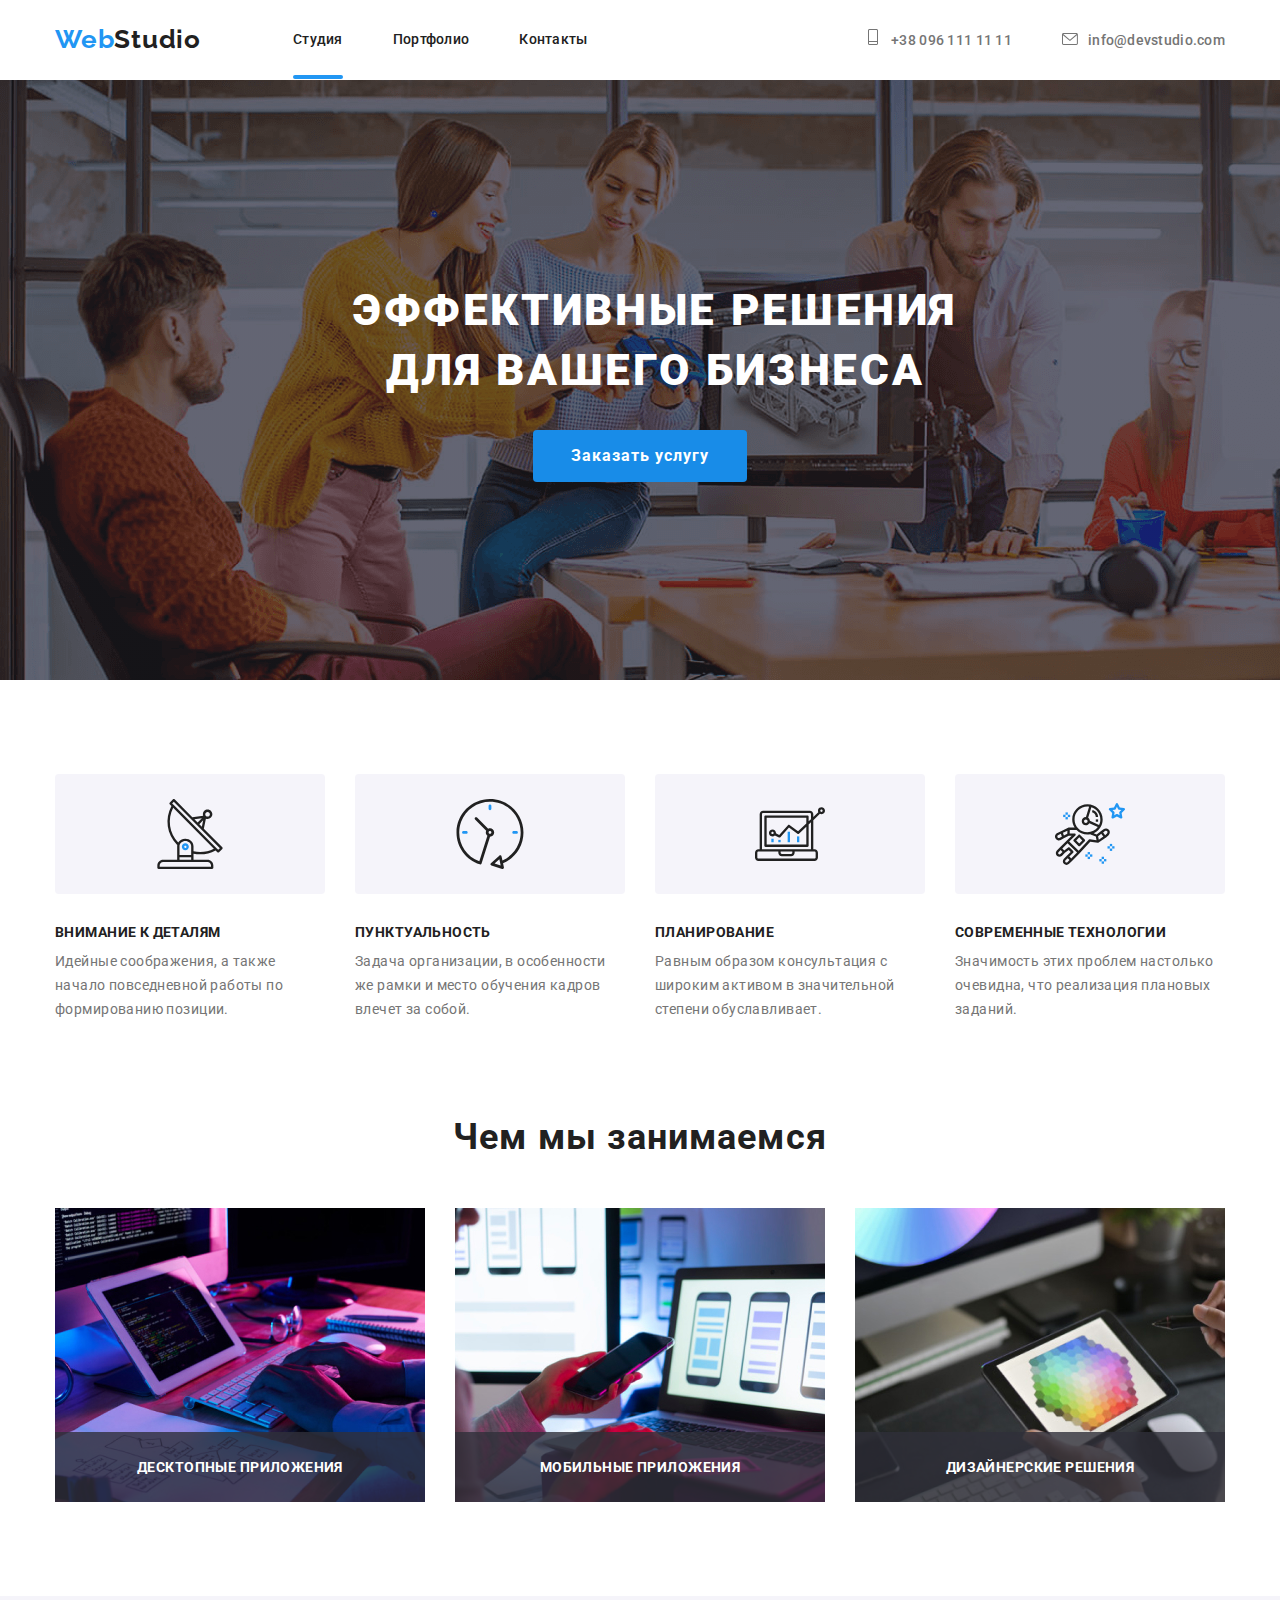
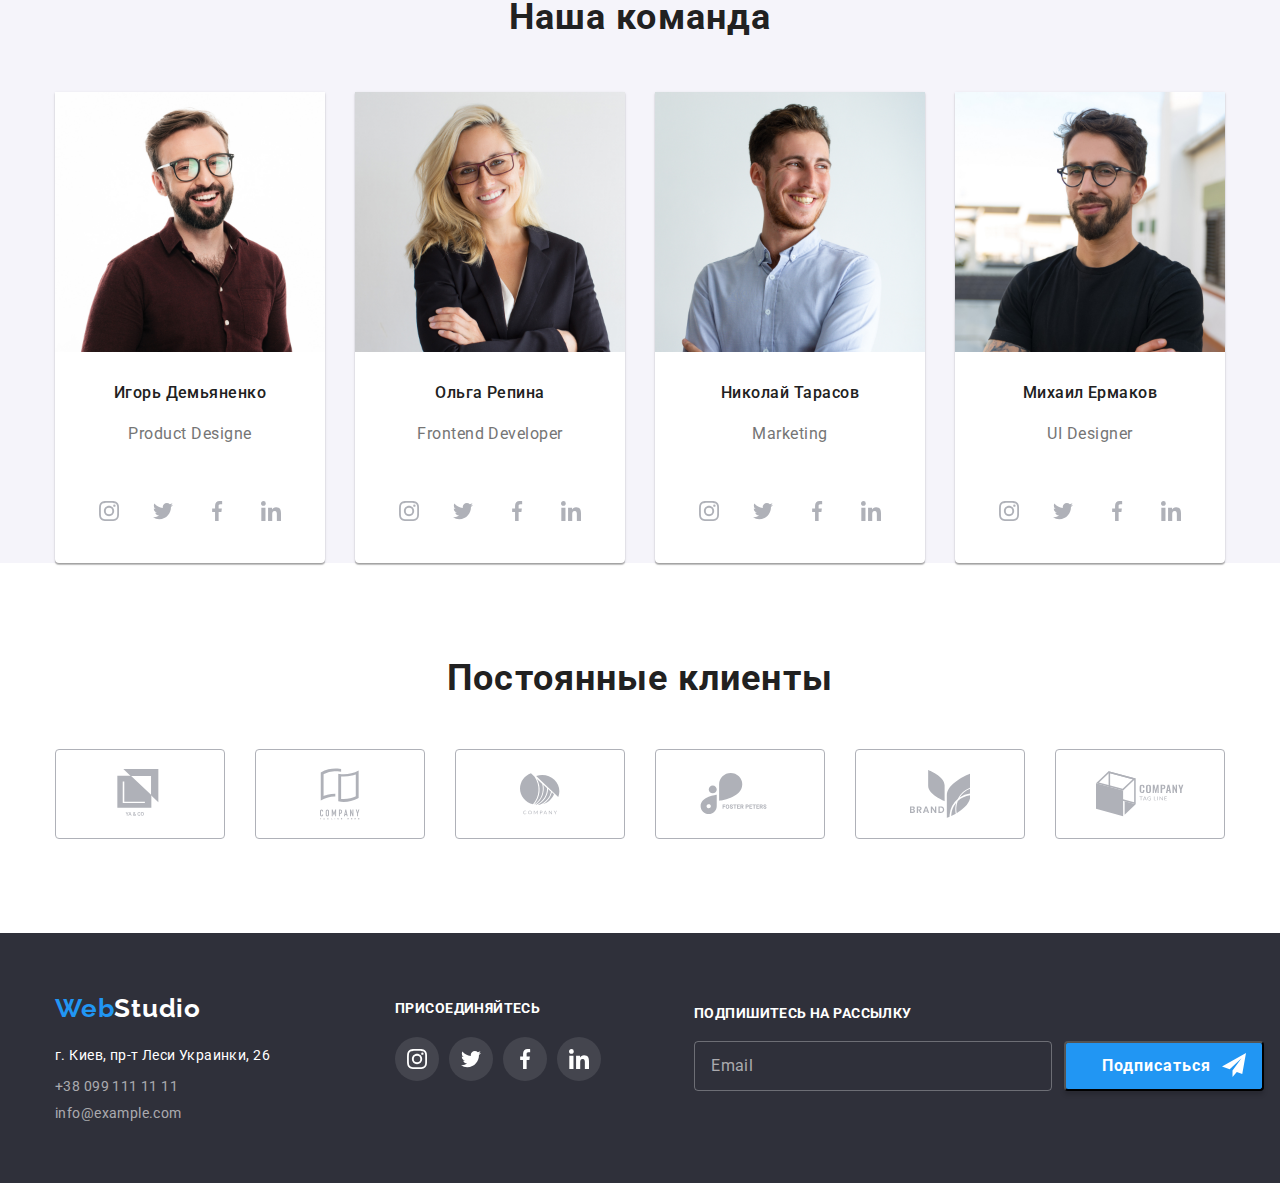
==== commit dc0dfb80: "aded sass" ====
--- a/index.html
+++ b/index.html
@@ -158,7 +158,7 @@
       </section>
 
       <!--Team-->
-      <section class="section team">
+      <section class="team">
         <div class="container">
           <h2 class="team__title">Наша команда</h2>
           <ul class="team__list list">
@@ -478,9 +478,9 @@
         </button>
         <div class="modal-wraper">
           <form class="modal-form">
-            <h3 class="text-area">Оставьте свои данные, мы вам перезвоним</h3>
+            <h3 class="modal-form__text-area">Оставьте свои данные, мы вам перезвоним</h3>
             <div class="form-field">
-              <label class="fields-name">
+              <label class="form-field__fields-name">
                 Имя
                 <span class="modal-form-field-wrapper">
                   <input type="text" name="user-name" class="modal-form-input" required />
@@ -491,7 +491,7 @@
               </label>
             </div>
             <div class="form-field">
-              <label class="fields-name"
+              <label class="form-field__fields-name"
                 >Телефон
                 <span class="modal-form-field-wrapper">
                   <input type="tel" name="tel" class="modal-form-input" required />
@@ -502,7 +502,7 @@
               </label>
             </div>
             <div class="form-field">
-              <label class="fields-name"
+              <label class="form-field__fields-name"
                 >Почта
                 <span class="modal-form-field-wrapper">
                   <input type="email" name="mail" class="modal-form-input" required />
@@ -513,7 +513,7 @@
               </label>
             </div>
             <div class="form-field__comments">
-              <label class="fields-name" for="comment">Комментарии</label>
+              <label class="form-field__fields-name" for="comment">Комментарии</label>
 
               <textarea class="comment" name="comment" placeholder="введите текст"></textarea>
             </div>
--- a/css/main.min.css
+++ b/css/main.min.css
@@ -1,2 +1,2 @@
-:root{--accent-font: 'Roboto', sans-serif;--secondary-font: 'Raleway', sans-serif;--accent-color: #757575;--secondary-color: #212121;--hover-color: #2196f3}.visually-hidden{position:absolute !important;clip:rect(1px 1px 1px 1px);clip:rect(1px, 1px, 1px, 1px);padding:0 !important;border:0 !important;height:1px !important;width:1px !important;overflow:hidden}body{font-family:roboto, sans-serif;font-style:normal}.list{list-style:none}.link{text-decoration:none}ul{list-style:none}p,ul,h1,h2,h3{margin:0;padding:0}.section{padding-top:94px;padding-bottom:94px}a{text-decoration:none}img{display:block}.container{width:1200px;margin-left:auto;margin-right:auto;padding-left:15px;padding-right:15px}.button-hero__wraper{align-items:center;text-align:center;letter-spacing:0.06em;align-content:center;padding:30px}.button-hero{font-weight:700;font-size:16px;line-height:1.875;text-align:center;align-items:center;letter-spacing:0.06em;background:#188ce8;color:#ffffff;border-radius:4px;border:none}.button-hero__text:hover,.button-hero__text:focus{color:rgba(0,0,0,0.25)}.button-hero__text{padding:10px 32px;font-weight:bold;font-size:16px;line-height:1.87;display:flex;align-items:center;text-align:center;letter-spacing:0.06em;color:#ffffff}.social-list{display:flex;justify-content:space-between;padding-left:32px;padding-right:32px;padding-top:16px;padding-bottom:30px}.social-list-link{display:flex;align-items:center;justify-content:center;width:44px;height:44px;border-radius:50%;background-color:#ffffff;fill:#ffffff;transition:background-color 250ms cubic-bezier(0.4, 0, 0.2, 1)}.social-list-link:hover,.social-list-link:focus{background-color:#2196f3;color:#ffffff}.social-list-link:hover .social-list-svg,.social-list-link:focus .social-list-svg{fill:currentColor}.social-list-svg{width:20px;height:20px;fill:#afb1b8;transition:all 250ms cubic-bezier(0.4, 0, 0.2, 1)}.header{padding-top:24px;padding-bottom:25px}.header .container{display:flex;align-items:center;background-color:#ffffff}.logo{font-family:Raleway;font-weight:bold;font-size:26px;line-height:1.192;letter-spacing:0.03em;color:#2196f3}.logo-link{margin-right:92px;animation-duration:1000ms;animation-iteration-count:4}.logo-two{font-family:Raleway;font-weight:bold;font-size:26px;line-height:1.192;letter-spacing:0.03em;color:#212121}.site-nav__studio,.site-nav__link,.site-nav__link{font-family:Roboto;font-style:normal;font-weight:500;font-size:14px;line-height:16px;letter-spacing:0.02em;color:#212121;transition:all 250ms cubic-bezier(0.4, 0, 0.2, 1)}.curent-link{position:relative;padding-bottom:32px}.curent-link::after{position:absolute;left:0;bottom:0;content:'';display:block;width:100%;height:4px;border-radius:2px;background-color:#2196f3;transition:all 250ms cubic-bezier(0.4, 0, 0.2, 1)}.navigation{display:flex;align-items:center}.site-nav{display:flex}.site-nav__item:not(:last-child){margin-right:50px}.site-nav__link{font-weight:500;font-size:14px;line-height:1.142;letter-spacing:0.02em;color:#212121;transition:all 250ms cubic-bezier(0.4, 0, 0.2, 1)}.address{font-style:normal}.header .address{margin-left:auto}.header__list{display:flex;align-content:center;align-items:center}.header-mail__link{display:flex;align-items:center;font-weight:500;font-size:14px;line-height:1.142;letter-spacing:0.02em;color:#757575;align-content:center;transition:all 250ms cubic-bezier(0.4, 0, 0.2, 1)}.header-tel__link{font-weight:500;font-size:14px;line-height:1.142;letter-spacing:0.02em;color:#757575;margin-right:50px;transition:all 250ms cubic-bezier(0.4, 0, 0.2, 1)}.header-mail__icon-emailsvg{padding:0;border:none;width:16px;height:12px;margin-right:10px;fill:currentColor}.header-mail__icon-emailsvg:hover{fill:#2196f3}.header-tel__icon-telsvg:hover{fill:#2196f3}.header-tel__icon-telsvg{padding:0;border:none;width:10px;height:16px;margin-right:10px;fill:currentColor}.nav-link:hover,.nav-link:focus,.site-nav__studio:hover,.site-nav__studio:focus,.site-nav__link:hover,.site-nav__link:focus,.header-mail__link:hover,.header-mail__link:focus,.header-tel__link:hover,.header-tel__link:focus{color:#2196f3}.backdrop{position:fixed;top:0;left:0;width:100%;height:100%;background-color:rgba(47,48,58,0.4);transition:all 250ms cubic-bezier(0.4, 0, 0.2, 1)}.backdrop.is-hidden{opacity:0;visibility:hidden;pointer-events:none;transition:all 250ms linear 250ms}.backdrop.is-hidden .modal{transform:translate(-50%, -50%) scale(0);transition:all 500ms linear 0ms}.modal{position:absolute;top:50%;left:50%;transform:translate(-50%, -50%) scale(1);width:528px;height:581px;background-color:#ffffff;box-shadow:0px 1px 3px rgba(0,0,0,0.12),0px 1px 1px rgba(0,0,0,0.14),0px 2px 1px rgba(0,0,0,0.2);border-radius:4px}.close-btn:focus+.modal-btn-svg{fill:#2196f3}.close-btn:focus{fill:#2196f3}.modal-btn-svg{position:absolute;top:0;left:0;width:30px;height:30px;color:#000000;padding-top:8px;padding-bottom:10px}.close-btn{position:absolute;top:8px;right:8px;width:30px;height:30px;background-color:#ffffff;border:1px solid rgba(0,0,0,0.1);border-radius:50%;cursor:pointer}.modal-wraper{width:528px;height:581px;margin:auto;padding:40px}.modal-form{width:448px}textarea{resize:none}.text-area{font-family:Roboto;font-style:normal;font-weight:bold;font-size:20px;line-height:1.15;text-align:center;letter-spacing:0.03em;color:#212121;margin-bottom:12px}.form-field{display:flex;flex-direction:column;margin-bottom:10px;outline:none;width:448px;height:58px}.fields-name{font-style:normal;font-weight:normal;font-size:12px;line-height:1.667;letter-spacing:0.01em;color:#757575}.modal-form-input{display:block;width:100%;height:40px;border:1px solid rgba(33,33,33,0.2);border-radius:4px;padding-left:42px}.comment{width:448px;height:120px;border:1px solid rgba(33,33,33,0.2);box-sizing:border-box;border-radius:4px;padding:12px 16px}.comment::placeholder{font-family:Roboto;font-style:normal;font-weight:normal;font-size:12px;line-height:1.167;letter-spacing:0.01em;color:rgba(117,117,117,0.5)}.send-button{display:flex;width:200px;height:50px;background-color:#188ce8;box-shadow:0px 4px 4px rgba(0,0,0,0.15);border-radius:4px;margin:0 auto;border:none}.send-button-link{width:89px;font-style:normal;font-weight:bold;font-size:16px;line-height:1.875;display:flex;align-items:center;text-align:center;letter-spacing:0.06em;color:#ffffff;padding-top:10px;padding-bottom:10px;padding-left:56px}.modal-form-policy-label::before{display:inline-block;content:'';width:16px;height:15px;outline:1px solid #000;margin-right:8px}.modal-form-input:focus,.comment:focus{outline:none;border:1px solid #2196f3;cursor:pointer}.modal-form-input:focus+.modal-form-svg-icon{fill:#2196f3}.modal-form-policy-label::before:hover{border-color:transparent;background-color:#2196f3;border-radius:4px;outline:none}.modal-form-policy:checked+.modal-form-policy-label::before{background-image:url("../images/SVG/icon.check.svg.svg");background-color:#2196f3;border-color:transparent;background-size:contain;background-origin:border-box;border-radius:2px;outline:none}.modal-form-policy-label{display:flex;align-items:center}.icon{display:inline-block;width:16px;height:15px;background-color:#2196f3;border-radius:2px;margin-right:7px}.modal-form-field-wrapper{display:block;position:relative;margin-top:4px}.modal-form-svg-icon{position:absolute;top:50%;left:12px;transform:translateY(-50%)}.agreemment-policy{font-family:Roboto;font-style:normal;font-weight:normal;font-size:14px;line-height:1.714;letter-spacing:0.03em;color:#757575}.form-field__modal-form{margin-top:20px;margin-bottom:30px}.terms-agreement{text-decoration:underline;color:#2196f3}.Hero{background:#2f303a;align-items:center;padding-top:200px;padding-bottom:200px}.overlay{height:600px;margin-left:auto;margin-right:auto;background-image:linear-gradient(to right, rgba(47,48,58,0.4), rgba(47,48,58,0.4)),url("../images/hero/hero.png.png");background-size:cover}.wraper-title__hero{font-family:Roboto;font-weight:900;font-size:44px;line-height:1.364;text-align:center;letter-spacing:0.06em;text-transform:uppercase;color:#ffffff;align-content:center}.wraper-title{padding-left:30px}.features{padding-top:94px;padding-bottom:94px}.features-title__advantages{font-weight:bold;font-size:14px;line-height:1.142;letter-spacing:0.03em;text-transform:uppercase;color:#212121;padding-top:30px}.features-item:not(:first-child){padding-left:30px}.features-list{display:flex;flex-wrap:nowrap}.features-item::before{display:block;content:'';height:120px;background-color:#f5f4fa;background-repeat:no-repeat;background-position:center;border-radius:4px}.features-item.antena::before{background-image:url("../images/Feautures/antena.svg.svg")}.features-item.clock::before{background-image:url("../images/Feautures/clock.svg.svg")}.features-item.diagram::before{background-image:url("../images/Feautures/diagram.svg.svg")}.features-item.astronaut::before{background-image:url("../images/Feautures/astronaut.svg.svg")}.features-desc__title-advantages{font-weight:normal;font-size:14px;line-height:1.714;letter-spacing:0.03em;color:#757575;width:270px}.description-services{padding-bottom:94px}.description-services__list{display:flex;flex-wrap:nowrap}.description-services__item:not(:last-child){margin-right:30px}.description-title{font-weight:bold;font-size:36px;line-height:1.17;text-align:center;letter-spacing:0.03em;color:#212121;padding-bottom:50px}.description-services__item{position:relative}.describtion-wraper__img{position:absolute;display:flex;justify-content:center;align-items:center;background:rgba(47,48,58,0.8);width:370px;height:70px;left:0;bottom:0;font-family:Roboto;font-style:normal;font-weight:bold;font-size:14px;line-height:1.142;text-align:center;letter-spacing:0.03em;text-transform:uppercase;color:#ffffff}.section.team{background:#f5f4fa}.wraper-team{padding-bottom:47px}.team__title{font-weight:700;font-size:36px;line-height:1.17;text-align:center;letter-spacing:0.03em;color:#212121;margin-bottom:54px}.team__item{background:#ffffff;box-shadow:0px 1px 3px rgba(0,0,0,0.12),0px 1px 1px rgba(0,0,0,0.14),0px 2px 1px rgba(0,0,0,0.2);border-radius:0px 0px 4px 4px}.team__list{display:flex;flex-wrap:nowrap}.team__item:not(:last-child){margin-right:30px}.team__name{font-weight:500;font-size:16px;line-height:1.19;letter-spacing:0.03em;color:#212121}.team-title__wraper{align-items:center;text-align:center;padding-top:10px}.team__profession{font-weight:normal;font-size:16px;line-height:1.19;letter-spacing:0.03em;color:#757575;margin-bottom:30px}.clients{display:flex;align-items:center;padding-top:94px;padding-bottom:94px;background-color:#ffffff}.clients-name{font-family:Roboto;font-style:700;font-weight:bold;font-size:36px;line-height:1.17;text-align:center;letter-spacing:0.03em;color:#212121;padding-bottom:50px}.clients-list{display:flex}.clients-list-item{width:170px;height:90px;border:1px solid #afb1b8;border-radius:4px;margin-right:30px;display:flex;justify-content:center;align-items:center}.clients-list-link{display:flex;align-items:center;justify-content:center;width:170px;height:90px;border-radius:4px;color:#afb1b8;transition:all 250ms cubic-bezier(0.4, 0, 0.2, 1)}.clients-list-item:last-child{margin-right:0}.clients-list-link svg{fill:#afb1b8}.clients-list-link:hover svg,.clients-list-link:focus svg{fill:#2196f3;border-color:#2196f3;color:#afb1b8}.clients-list-item:hover,.clients-list-item:focus{border-color:#2196f3;fill:#2196f3}.clients-list-svg{fill:currentColor;transition:all 250ms cubic-bezier(0.4, 0, 0.2, 1)}.yaco{width:46px;height:50px}.tagline{width:40px;height:52px}.company{width:40px;height:42px}.fosterpeters{width:80px;height:42px}.brand{width:60px;height:48px}.tag{width:88px;height:46px}.page-footer{background:#2f303a;display:block}.page-footer>.container{display:flex;align-items:center}.nav-footer{padding-top:60px;padding-bottom:60px}.nav-footer__wraper{padding-bottom:20px}.logo-footer{font-family:Raleway;font-weight:bold;font-size:26px;line-height:1.192;letter-spacing:0.03em;color:#2196f3}.logo-footer-two{font-family:Raleway;font-weight:bold;font-size:26px;line-height:1.192;letter-spacing:0.03em;color:#ffffff}.footer-map-link{font-family:Roboto;font-weight:normal;font-size:14px;line-height:1, 714;letter-spacing:0.03em;color:#ffffff;padding-top:20px}.tel-item,.mail-item{padding-top:9px}.footer-tel-link,.footer-mail-link{font-family:Roboto;font-weight:normal;font-size:14px;line-height:1, 714;letter-spacing:0.03em;color:rgba(255,255,255,0.6)}.social-wraper{display:block;min-width:206px;height:120px;margin-left:102px;margin-bottom:20px}.join{display:inline-block;margin-bottom:21px;font-style:normal;font-weight:700;font-size:14px;line-height:1.143;letter-spacing:0.03em;text-transform:uppercase;color:#ffffff;text-align:left;padding-top:12px}.footer-social-list{display:flex;width:206px;justify-content:space-between}.footer-social-list-link{display:flex;align-items:center;justify-content:center;width:44px;height:44px;border-radius:50%;background-color:rgba(255,255,255,0.1);fill:rgba(255,255,255,0.1);transition:all 250ms cubic-bezier(0.4, 0, 0.2, 1)}.footer-social-list-link:hover,.footer-list-link:focus{background-color:#2196f3;color:#ffffff}.footer-social-list-link:hover .footer-social-list-svg,.footer-social-list-link:focus .footer-social-list-svg{fill:currentColor}.footer-social-list-svg{width:20px;height:20px;fill:#ffffff}.footer-subscribe-wraper{display:block;width:570px;height:86px;margin-left:93px;margin-bottom:20px}.subscribe-form{display:inline-flex;align-items:center}.subscribe-letter{display:flex;font-style:normal;font-weight:bold;font-size:14px;line-height:1.142;letter-spacing:0.03em;text-transform:uppercase;color:#ffffff;margin-bottom:20px}.modal-form-subscrib{display:block;width:358px;height:50px;border:1px solid rgba(255,255,255,0.3);box-sizing:border-box;border-radius:4px;padding-left:16px;background-color:transparent;color:rgba(255,255,255,0.6)}.modal-form-subscrib::placeholder{font-style:normal;font-weight:normal;font-size:16px;line-height:1.25;display:flex;align-items:center;letter-spacing:0.03em;color:rgba(255,255,255,0.6)}.modal-subscribe-button{width:200px;height:50px;background-color:#2196f3;box-shadow:0px 4px 4px rgba(0,0,0,0.15);border-radius:4px;margin-left:12px}.modal-subscribe-link{width:109px;height:30px;font-style:normal;font-weight:bold;font-size:16px;line-height:1.875;display:flex;align-items:center;text-align:center;letter-spacing:0.06em;color:#ffffff;padding-left:30px}.modal-subscribe-button-wraper{position:relative;cursor:pointer}.modal-subscribe-button{cursor:pointer}.modal-subscribe-button::after{content:'';display:block;width:24px;height:24px;background-color:transparent;background-repeat:no-repeat;background-position:center;padding-left:10px;position:relative;cursor:pointer}.iconsend::after{position:absolute;background-image:url("../images/SVG/icon.send.svg.svg");top:50;right:50;transform:translate(150px, -28px)}
+.visually-hidden{position:absolute !important;clip:rect(1px 1px 1px 1px);clip:rect(1px, 1px, 1px, 1px);padding:0 !important;border:0 !important;height:1px !important;width:1px !important;overflow:hidden}body{font-family:roboto, sans-serif;font-style:normal}.list{list-style:none}.link{text-decoration:none}ul{list-style:none}p,ul,h1,h2,h3{margin:0;padding:0}.section{padding-top:94px;padding-bottom:94px}a{text-decoration:none}img{display:block}.container{width:1200px;margin-left:auto;margin-right:auto;padding-left:15px;padding-right:15px}.button-hero__wraper{align-items:center;text-align:center;letter-spacing:0.06em;align-content:center;padding:30px}.button-hero{font-weight:700;font-size:16px;line-height:1.875;text-align:center;align-items:center;letter-spacing:0.06em;background:#188ce8;color:#ffffff;border-radius:4px;border:none}.button-hero__text:hover,.button-hero__text:focus{color:rgba(0,0,0,0.25)}.button-hero__text{padding:10px 32px;font-weight:bold;font-size:16px;line-height:1.87;display:flex;align-items:center;text-align:center;letter-spacing:0.06em;color:#ffffff}.social-list{display:flex;justify-content:space-between;padding-left:32px;padding-right:32px;padding-top:16px;padding-bottom:30px}.social-list-link{display:flex;align-items:center;justify-content:center;width:44px;height:44px;border-radius:50%;background-color:#ffffff;fill:#ffffff;transition:background-color 250ms cubic-bezier(0.4, 0, 0.2, 1)}.social-list-link:hover,.social-list-link:focus{background-color:#2196f3;color:#ffffff}.social-list-svg{width:20px;height:20px;fill:#afb1b8;transition:all 250ms cubic-bezier(0.4, 0, 0.2, 1)}.social-list-link:hover .social-list-svg,.social-list-link:focus .social-list-svg{fill:currentColor}.header{padding-top:24px;padding-bottom:25px}.header .container{display:flex;align-items:center;background-color:#ffffff}.header .address{margin-left:auto}.header__list{display:flex;align-content:center;align-items:center}.header-mail__link{display:flex;align-items:center;font-weight:500;font-size:14px;line-height:1.142;letter-spacing:0.02em;color:#757575;align-content:center;transition:all 250ms cubic-bezier(0.4, 0, 0.2, 1)}.header-tel__link{font-weight:500;font-size:14px;line-height:1.142;letter-spacing:0.02em;color:#757575;margin-right:50px;transition:all 250ms cubic-bezier(0.4, 0, 0.2, 1)}.header-mail__icon-emailsvg{padding:0;border:none;width:16px;height:12px;margin-right:10px;fill:currentColor}.header-mail__icon-emailsvg:hover{fill:#2196f3}.header-tel__icon-telsvg{padding:0;border:none;width:10px;height:16px;margin-right:10px;fill:currentColor}.header-tel__icon-telsvg:hover{fill:#2196f3}.header-mail__link:hover,.header-mail__link:focus{color:#2196f3}.header-tel__link:hover,.header-tel__link:focus{color:#2196f3}.logo{font-family:Raleway;font-weight:bold;font-size:26px;line-height:1.192;letter-spacing:0.03em;color:#2196f3}.logo-link{margin-right:92px;animation-duration:1000ms;animation-iteration-count:4}.logo-two{font-family:"Raleway",sans-serif;font-weight:bold;font-size:26px;line-height:1.192;letter-spacing:0.03em;color:#212121}.curent-link{position:relative;padding-bottom:32px}.curent-link::after{position:absolute;left:0;bottom:0;content:'';display:block;width:100%;height:4px;border-radius:2px;background-color:#2196f3;transition:all 250ms cubic-bezier(0.4, 0, 0.2, 1)}.navigation{display:flex;align-items:center}.site-nav{display:flex}.site-nav__studio,.site-nav__link,.site-nav__link{font-family:Roboto;font-style:normal;font-weight:500;font-size:14px;line-height:1.142;letter-spacing:0.02em;color:#212121;transition:all 250ms cubic-bezier(0.4, 0, 0.2, 1)}.site-nav__item:not(:last-child){margin-right:50px}.site-nav__link{font-weight:500;font-size:14px;line-height:1.142;letter-spacing:0.02em;color:#212121;transition:all 250ms cubic-bezier(0.4, 0, 0.2, 1)}.site-nav__studio:hover,.site-nav__studio:focus,.site-nav__link:hover,.site-nav__link:focus{color:#2196f3}.site-nav__portfolio:hover,.site-nav__portfolio:focus{color:#2196f3}.site-nav__portfolio{font-weight:500;font-size:14px;line-height:0.87;letter-spacing:0.02em;color:#212121;transition:all 250ms cubic-bezier(0.4, 0, 0.2, 1)}.nav-link:hover,.nav-link:focus{color:#2196f3}.address{font-style:normal}.portfolio-header{border:1px solid #ececec;padding-top:24px;padding-bottom:25px;background-color:#ffffff}.portfolio-header .container{align-items:center;display:flex}.link-portfolio-link{display:block;margin-right:92px;animation-duration:1000ms;animation-iteration-count:4}.logo-list{font-family:Raleway;font-style:normal;font-weight:bold;font-size:26px;line-height:1.19;letter-spacing:0.03em;color:#2196f3}.logo-list2{font-family:Raleway;font-style:normal;font-weight:bold;font-size:26px;line-height:1.19;letter-spacing:0.03em;color:#212121}.navigation{display:flex}.address{margin-left:auto}.backdrop{position:fixed;top:0;left:0;width:100%;height:100%;background-color:rgba(47,48,58,0.4);transition:all 250ms cubic-bezier(0.4, 0, 0.2, 1)}.backdrop.is-hidden{opacity:0;visibility:hidden;pointer-events:none;transition:all 250ms linear 250ms}.modal{position:absolute;top:50%;left:50%;transform:translate(-50%, -50%) scale(1);width:528px;height:581px;background-color:#ffffff;box-shadow:0px 1px 3px rgba(0,0,0,0.12),0px 1px 1px rgba(0,0,0,0.14),0px 2px 1px rgba(0,0,0,0.2);border-radius:4px}.backdrop.is-hidden .modal{transform:translate(-50%, -50%) scale(0);transition:all 500ms linear 0ms}.modal-wraper{width:528px;height:581px;margin:auto;padding:40px}.modal-btn-svg{position:absolute;top:0;left:0;width:30px;height:30px;color:#000000;padding-top:8px;padding-bottom:10px}.close-btn:focus+.modal-btn-svg{fill:#2196f3}.close-btn{position:absolute;top:8px;right:8px;width:30px;height:30px;background-color:#ffffff;border:1px solid rgba(0,0,0,0.1);border-radius:50%;cursor:pointer}.close-btn:focus{fill:#2196f3}.modal-form{width:448px}.modal-form__text-area{font-family:Roboto;font-style:normal;font-weight:bold;font-size:20px;line-height:1.15;text-align:center;letter-spacing:0.03em;color:#212121;margin-bottom:12px}.modal-form-field-wrapper{display:block;position:relative;margin-top:4px}.modal-form-input{display:block;width:100%;height:40px;border:1px solid rgba(33,33,33,0.2);border-radius:4px;padding-left:42px}.modal-form-input:focus{outline:none;border:1px solid #2196f3;cursor:pointer}.modal-form-svg-icon{position:absolute;top:50%;left:12px;transform:translateY(-50%)}.modal-form-input:focus+.modal-form-svg-icon{fill:#2196f3}.modal-form-policy-label::before{display:inline-block;content:'';width:16px;height:15px;outline:1px solid #000;margin-right:8px}.modal-form-policy:checked+.modal-form-policy-label::before{background-image:url("../images/SVG/icon.check.svg.svg");background-color:#2196f3;border-color:transparent;background-size:contain;background-origin:border-box;border-radius:2px;outline:none}.modal-form-policy-label::before:hover{border-color:transparent;background-color:#2196f3;border-radius:4px;outline:none}textarea{resize:none}.form-field{display:flex;flex-direction:column;margin-bottom:10px;outline:none;width:448px;height:58px}.form-field__fields-name{font-family:"Roboto",sans-serif;font-style:normal;font-weight:normal;font-size:12px;line-height:14px;letter-spacing:0.01em;color:#757575}.form-field__modal-form{margin-top:20px;margin-bottom:30px}.icon{display:inline-block;width:16px;height:15px;background-color:#2196f3;border-radius:2px;margin-right:7px}.comment{width:448px;height:120px;border:1px solid rgba(33,33,33,0.2);box-sizing:border-box;border-radius:4px;padding:12px 16px}.comment::placeholder{font-family:Roboto;font-style:normal;font-weight:normal;font-size:12px;line-height:1.167;letter-spacing:0.01em;color:rgba(117,117,117,0.5)}.comment:focus{outline:none;border:1px solid #2196f3;cursor:pointer}.send-button{display:flex;width:200px;height:50px;background-color:#188ce8;box-shadow:0px 4px 4px rgba(0,0,0,0.15);border-radius:4px;margin:0 auto;border:none}.send-button-link{width:89px;font-style:normal;font-weight:bold;font-size:16px;line-height:1.875;display:flex;align-items:center;text-align:center;letter-spacing:0.06em;color:#ffffff;padding-top:10px;padding-bottom:10px;padding-left:56px}.agreemment-policy{font-family:Roboto;font-style:normal;font-weight:normal;font-size:14px;line-height:1.714;letter-spacing:0.03em;color:#757575}.terms-agreement{text-decoration:underline;color:#2196f3}.Hero{background:#2f303a;align-items:center;padding-top:200px;padding-bottom:200px}.overlay{height:600px;margin-left:auto;margin-right:auto;background-image:linear-gradient(to right, rgba(47,48,58,0.4), rgba(47,48,58,0.4)),url("../images/hero/hero.png.png");background-size:cover}.wraper-title{padding-left:30px}.wraper-title__hero{font-family:Roboto;font-weight:900;font-size:44px;line-height:1.364;text-align:center;letter-spacing:0.06em;text-transform:uppercase;color:#ffffff;align-content:center}.features{padding-top:94px;padding-bottom:94px}.features-title__advantages{font-weight:bold;font-size:14px;line-height:1.142;letter-spacing:0.03em;text-transform:uppercase;color:#212121;padding-top:30px}.features-list{display:flex;flex-wrap:nowrap}.features-item:not(:first-child){padding-left:30px}.features-item::before{display:block;content:'';height:120px;background-color:#f5f4fa;background-repeat:no-repeat;background-position:center;border-radius:4px}.features-item.antena::before{background-image:url("../images/Feautures/antena.svg.svg")}.features-item.clock::before{background-image:url("../images/Feautures/clock.svg.svg")}.features-item.diagram::before{background-image:url("../images/Feautures/diagram.svg.svg")}.features-item.astronaut::before{background-image:url("../images/Feautures/astronaut.svg.svg")}.features-desc__title-advantages{font-family:Roboto;font-weight:normal;font-size:14px;line-height:1.714;letter-spacing:0.03em;color:#757575;width:270px;padding-top:10px}.description-services{padding-bottom:94px}.description-services__list{display:flex;flex-wrap:nowrap}.description-services__item:not(:last-child){margin-right:30px}.description-services__item{position:relative}.description-title{font-weight:bold;font-size:36px;line-height:1.17;text-align:center;letter-spacing:0.03em;color:#212121;padding-bottom:50px}.describtion-wraper__img{position:absolute;display:flex;justify-content:center;align-items:center;background:rgba(47,48,58,0.8);width:370px;height:70px;left:0;bottom:0;font-family:Roboto;font-style:normal;font-weight:bold;font-size:14px;line-height:1.142;text-align:center;letter-spacing:0.03em;text-transform:uppercase;color:#ffffff}.team{background:#f5f4fa}.team__title{font-weight:700;font-size:36px;line-height:1.17;text-align:center;letter-spacing:0.03em;color:#212121;margin-bottom:54px}.team__item{background:#ffffff;box-shadow:0px 1px 3px rgba(0,0,0,0.12),0px 1px 1px rgba(0,0,0,0.14),0px 2px 1px rgba(0,0,0,0.2);border-radius:0px 0px 4px 4px}.team__item:not(:last-child){margin-right:30px}.team__list{display:flex;flex-wrap:nowrap}.team__name{font-weight:500;font-size:16px;line-height:1.19;letter-spacing:0.03em;color:#212121}.team-title__wraper{align-items:center;text-align:center;padding-top:10px}.team__profession{font-weight:normal;font-size:16px;line-height:1.19;letter-spacing:0.03em;color:#757575;margin-bottom:30px}.clients{display:flex;align-items:center;padding-top:94px;padding-bottom:94px;background-color:#ffffff}.clients-name{font-family:Roboto;font-style:700;font-weight:bold;font-size:36px;line-height:1.17;text-align:center;letter-spacing:0.03em;color:#212121;padding-bottom:50px}.clients-list{display:flex}.clients-list-item{width:170px;height:90px;border:1px solid #afb1b8;border-radius:4px;margin-right:30px;display:flex;justify-content:center;align-items:center}.clients-list-item:last-child{margin-right:0}.clients-list-item:hover,.clients-list-item:focus{border-color:#2196f3;fill:#2196f3}.clients-list-link{display:flex;align-items:center;justify-content:center;width:170px;height:90px;border-radius:4px;color:#afb1b8;transition:all 250ms cubic-bezier(0.4, 0, 0.2, 1)}.clients-list-link:hover svg,.clients-list-link:focus svg{fill:#2196f3;border-color:#2196f3;color:#afb1b8}.clients-list-link svg{fill:#afb1b8}.clients-list-svg{fill:currentColor;transition:all 250ms cubic-bezier(0.4, 0, 0.2, 1)}.yaco{width:46px;height:50px}.tagline{width:40px;height:52px}.company{width:40px;height:42px}.fosterpeters{width:80px;height:42px}.brand{width:60px;height:48px}.tag{width:88px;height:46px}.page-footer{background:#2f303a;display:block}.page-footer>.container{display:flex;align-items:center}.nav-footer{padding-top:60px;padding-bottom:60px}.nav-footer__wraper{padding-bottom:20px}.nav-footer__wraper{padding-bottom:20px}.logo-footer{font-family:Raleway;font-weight:bold;font-size:26px;line-height:1.192;letter-spacing:0.03em;color:#2196f3}.logo-footer-two{font-family:Raleway;font-weight:bold;font-size:26px;line-height:1.192;letter-spacing:0.03em;color:#ffffff}.logo-footer-two{font-family:Raleway;font-weight:bold;font-size:26px;line-height:1.192;letter-spacing:0.03em;color:#ffffff}.footer-map-link{font-family:Roboto;font-weight:normal;font-size:14px;line-height:1, 714;letter-spacing:0.03em;color:#ffffff;padding-top:20px}.tel-item,.mail-item{padding-top:9px}.footer-tel-link,.footer-mail-link{font-family:Roboto;font-weight:normal;font-size:14px;line-height:1, 714;letter-spacing:0.03em;color:rgba(255,255,255,0.6)}.social-wraper{display:block;min-width:206px;height:120px;margin-left:102px;margin-bottom:20px}.join{display:inline-block;margin-bottom:21px;font-style:normal;font-weight:700;font-size:14px;line-height:1.143;letter-spacing:0.03em;text-transform:uppercase;color:#ffffff;text-align:left;padding-top:12px}.footer-social-list{display:flex;width:206px;justify-content:space-between}.footer-social-list-link{display:flex;align-items:center;justify-content:center;width:44px;height:44px;border-radius:50%;background-color:rgba(255,255,255,0.1);fill:rgba(255,255,255,0.1);transition:all 250ms cubic-bezier(0.4, 0, 0.2, 1)}.footer-social-list-link:hover{background-color:#2196f3;color:#ffffff}.footer-social-list-link{display:flex;align-items:center;justify-content:center;width:44px;height:44px;border-radius:50%;background-color:rgba(255,255,255,0.1);fill:rgba(255,255,255,0.1);transition:all 250ms cubic-bezier(0.4, 0, 0.2, 1)}.footer-list-link:focus{background-color:#2196f3;color:#ffffff}.footer-social-list-svg{width:20px;height:20px;fill:#ffffff}.footer-social-list-link:hover .footer-social-list-svg,.footer-social-list-link:focus .footer-social-list-svg{fill:currentColor}.footer-subscribe-wraper{display:block;width:570px;height:86px;margin-left:93px;margin-bottom:20px}.subscribe-form{display:inline-flex;align-items:center}.subscribe-letter{display:flex;font-style:normal;font-weight:bold;font-size:14px;line-height:1.142;letter-spacing:0.03em;text-transform:uppercase;color:#ffffff;margin-bottom:20px}.modal-form-subscrib{display:block;width:358px;height:50px;border:1px solid rgba(255,255,255,0.3);box-sizing:border-box;border-radius:4px;padding-left:16px;background-color:transparent;color:rgba(255,255,255,0.6)}.modal-form-subscrib::placeholder{font-style:normal;font-weight:normal;font-size:16px;line-height:1.25;display:flex;align-items:center;letter-spacing:0.03em;color:rgba(255,255,255,0.6)}.modal-subscribe-button{width:200px;height:50px;background-color:#2196f3;box-shadow:0px 4px 4px rgba(0,0,0,0.15);border-radius:4px;margin-left:12px}.modal-subscribe-link{width:109px;height:30px;font-style:normal;font-weight:bold;font-size:16px;line-height:1.875;display:flex;align-items:center;text-align:center;letter-spacing:0.06em;color:#ffffff;padding-left:30px}.modal-subscribe-button-wraper{position:relative;cursor:pointer}.modal-subscribe-button{cursor:pointer}.modal-subscribe-button::after{content:'';display:block;width:24px;height:24px;background-color:transparent;background-repeat:no-repeat;background-position:center;padding-left:10px;position:relative;cursor:pointer}.iconsend::after{position:absolute;background-image:url("../images/SVG/icon.send.svg.svg");top:50;right:50;transform:translate(150px, -28px)}.page-footer{background:#2f303a;display:block}.page-footer>.container{display:flex;align-items:center}.logo-footer{font-family:Raleway;font-weight:bold;font-size:26px;line-height:1.192;letter-spacing:0.03em;color:#2196f3}.footer-map-link{font-family:Roboto;font-weight:normal;font-size:14px;line-height:1.714;letter-spacing:0.03em;color:#ffffff;padding-top:20px}.footer-map-item-list,.footer-item-tel,.footer-item-mail{padding-bottom:9px}.footer-tel-link,.footer-mail-link{font-weight:normal;font-size:14px;line-height:1.14;letter-spacing:0.03em;color:rgba(255,255,255,0.6)}.tel-item,.mail-item{padding-top:9px}.footer-map-link:hover,.footer-map-link:focus,.footer-tel-link:hover,.footer-tel-link:focus,.footer-mail-link:hover,.footer-mail-link:focus{color:#2196f3}
 /*# sourceMappingURL=main.min.css.map */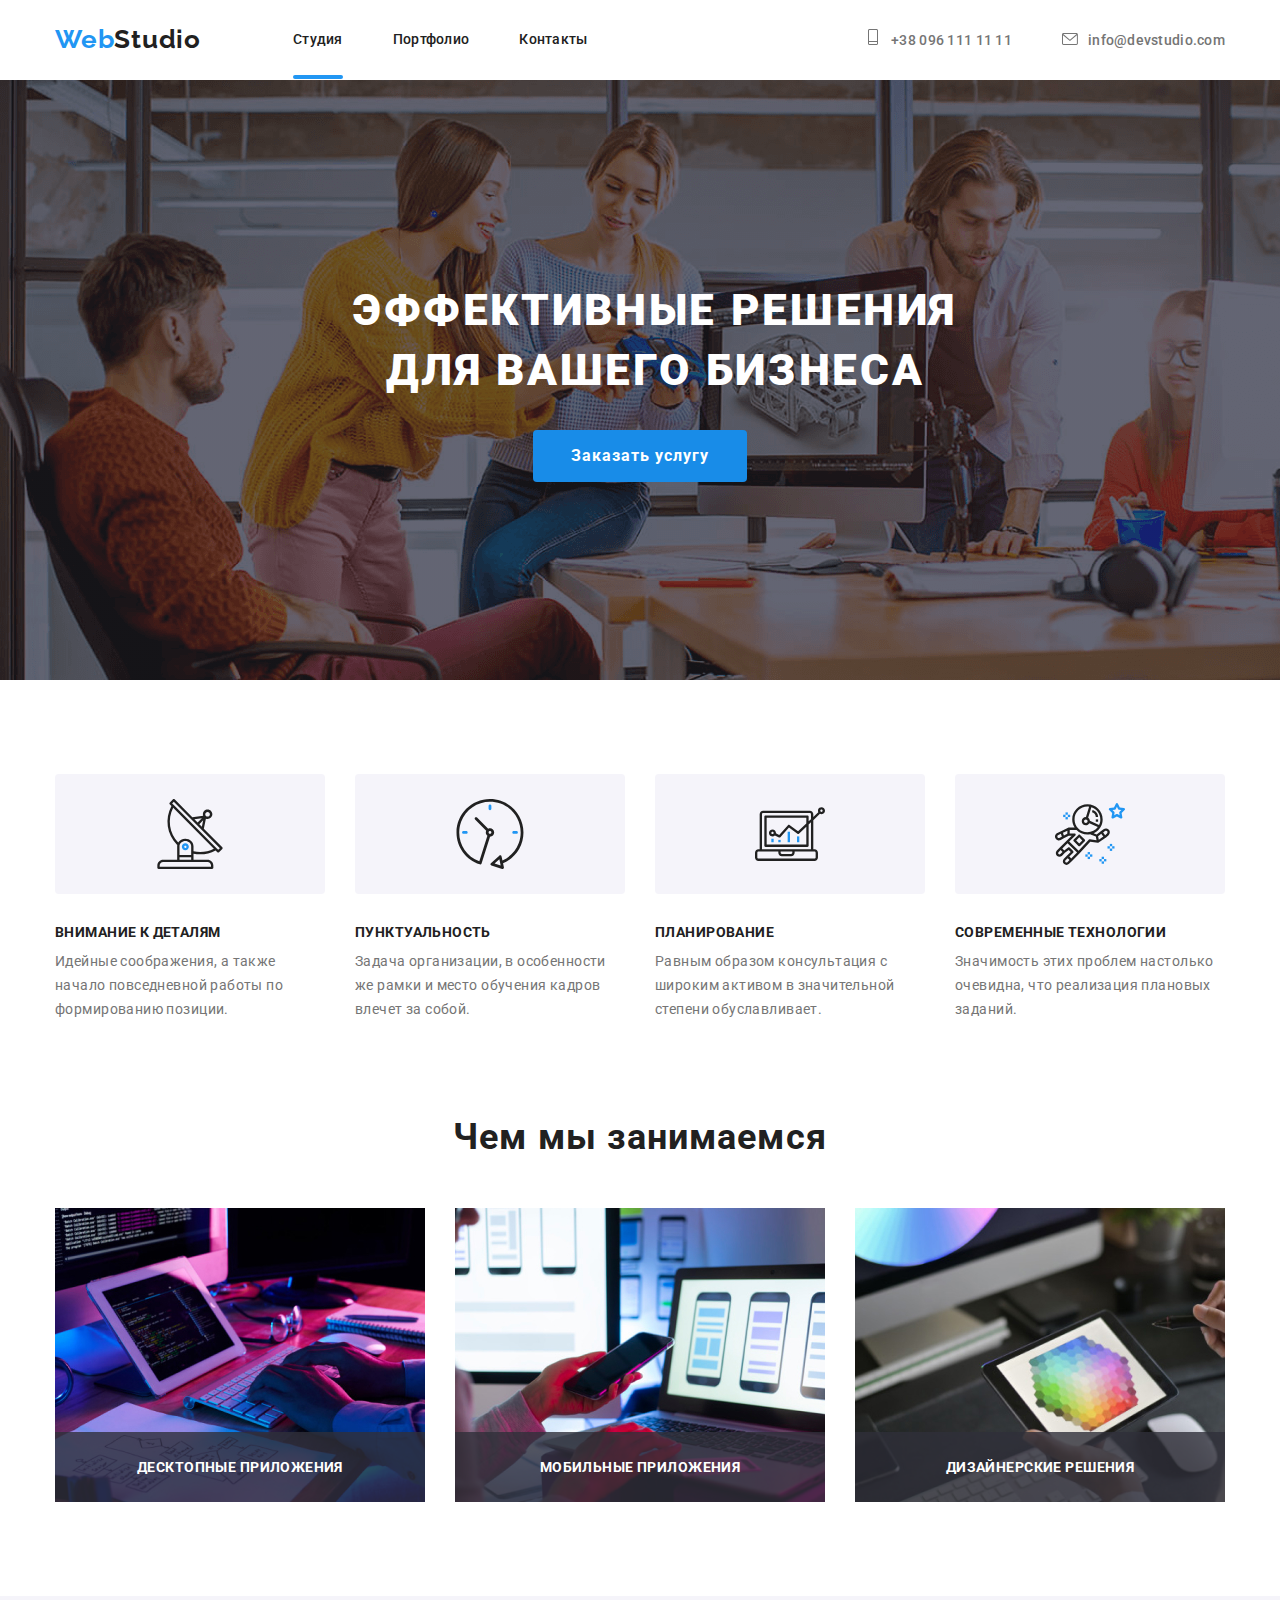
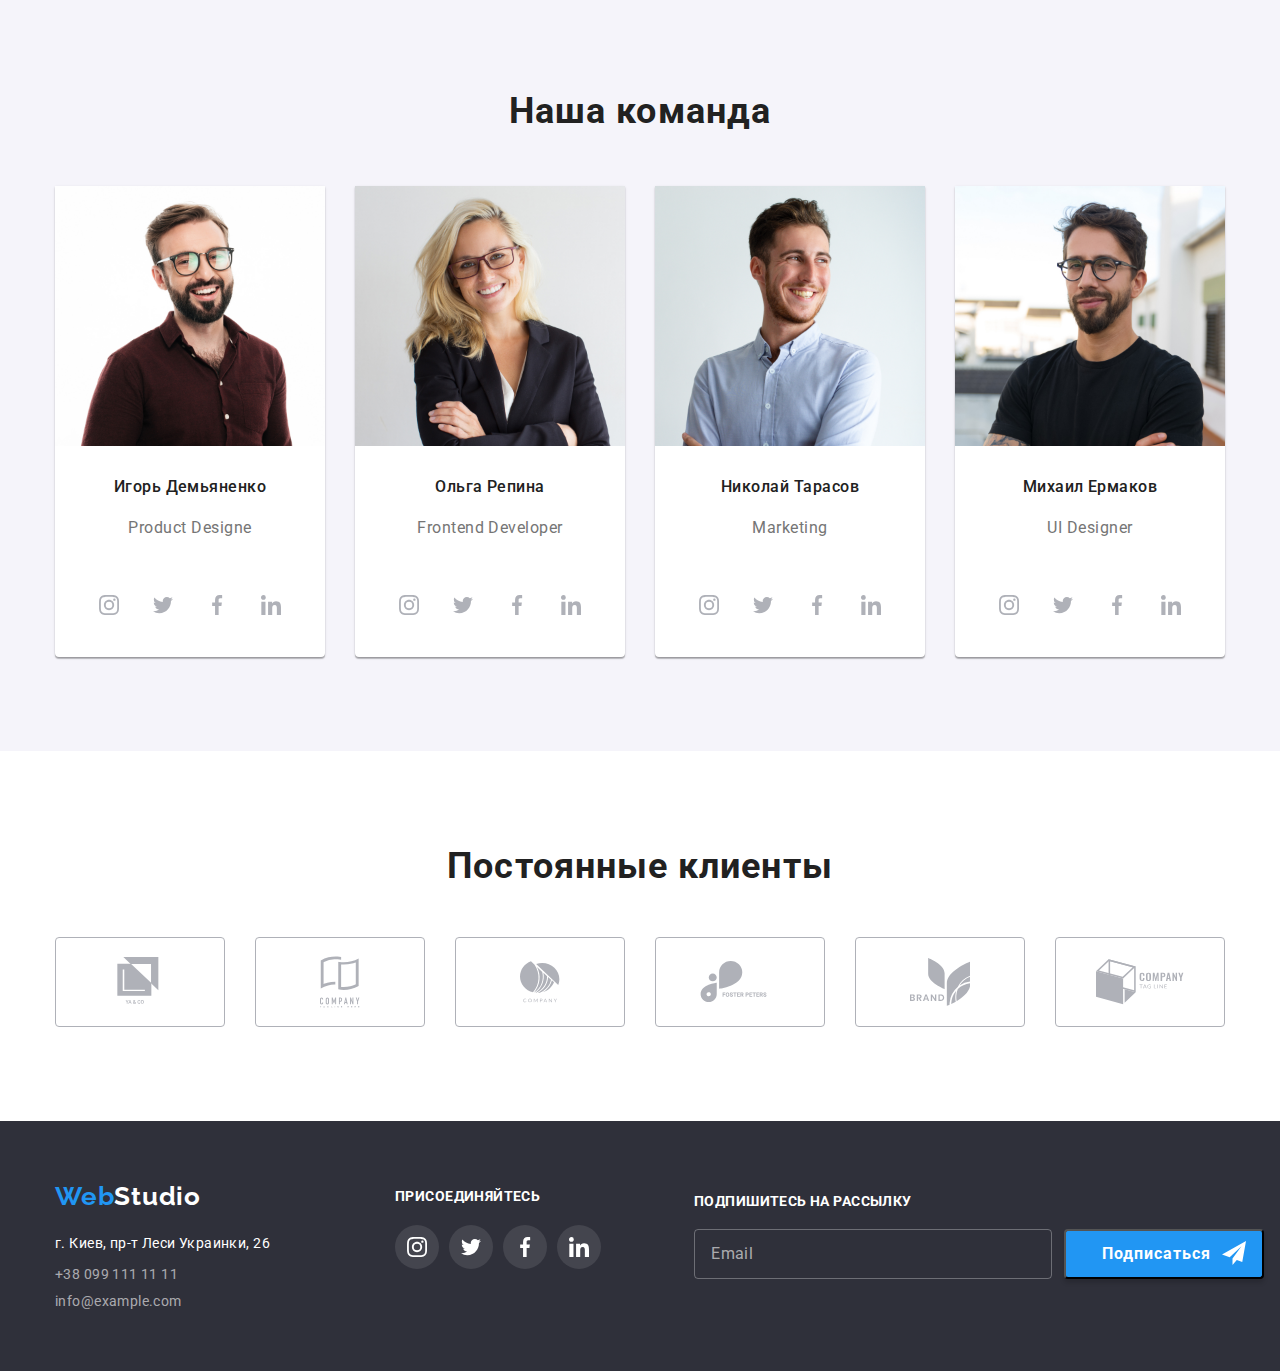
==== commit 03e25ef8: "section team" ====
--- a/index.html
+++ b/index.html
@@ -158,7 +158,7 @@
       </section>
 
       <!--Team-->
-      <section class="team">
+      <section class="section team">
         <div class="container">
           <h2 class="team__title">Наша команда</h2>
           <ul class="team__list list">
@@ -400,7 +400,7 @@
           </div>
           <address class="address">
             <ul class="footer-address-list list">
-              <li class="map-item">
+              <li class="footer-map-item">
                 <a
                   class="footer-map-link link"
                   href="https://goo.gl/maps/KVh2sjvW69xW6A4LA"
